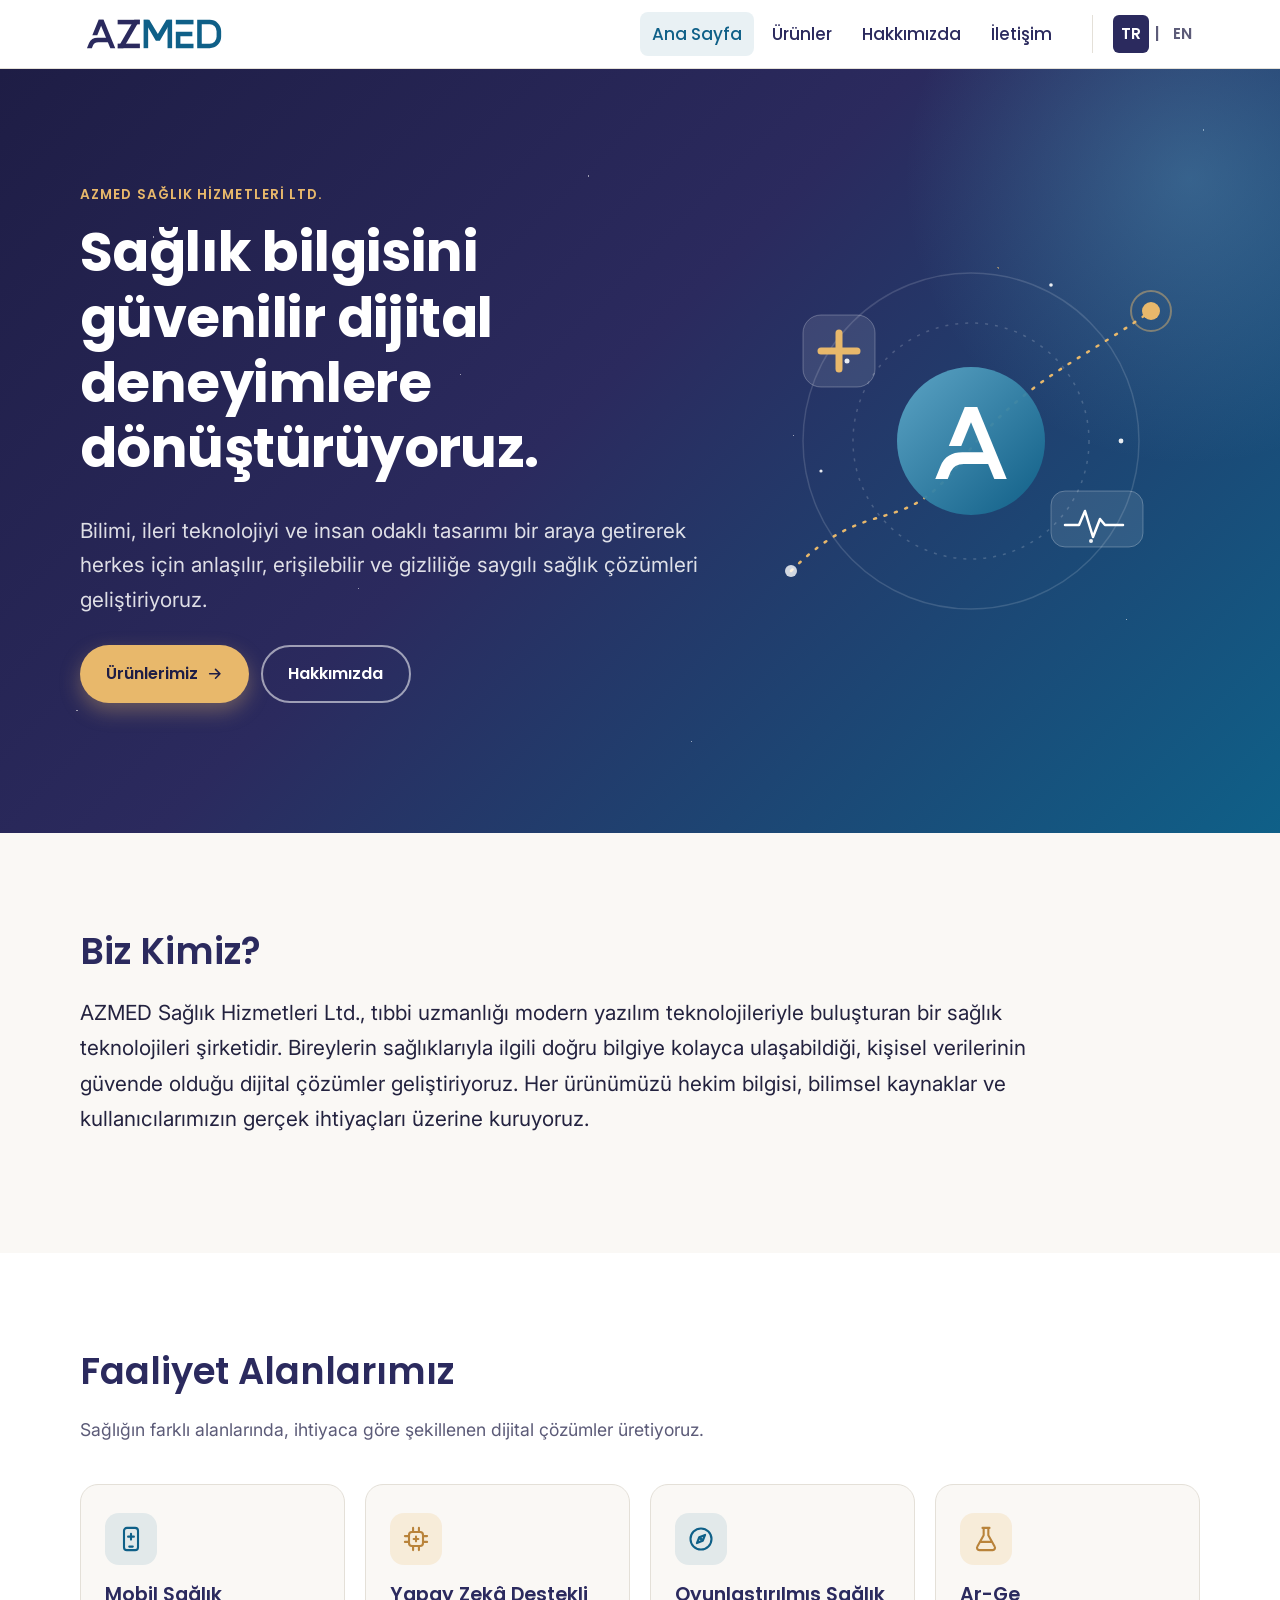
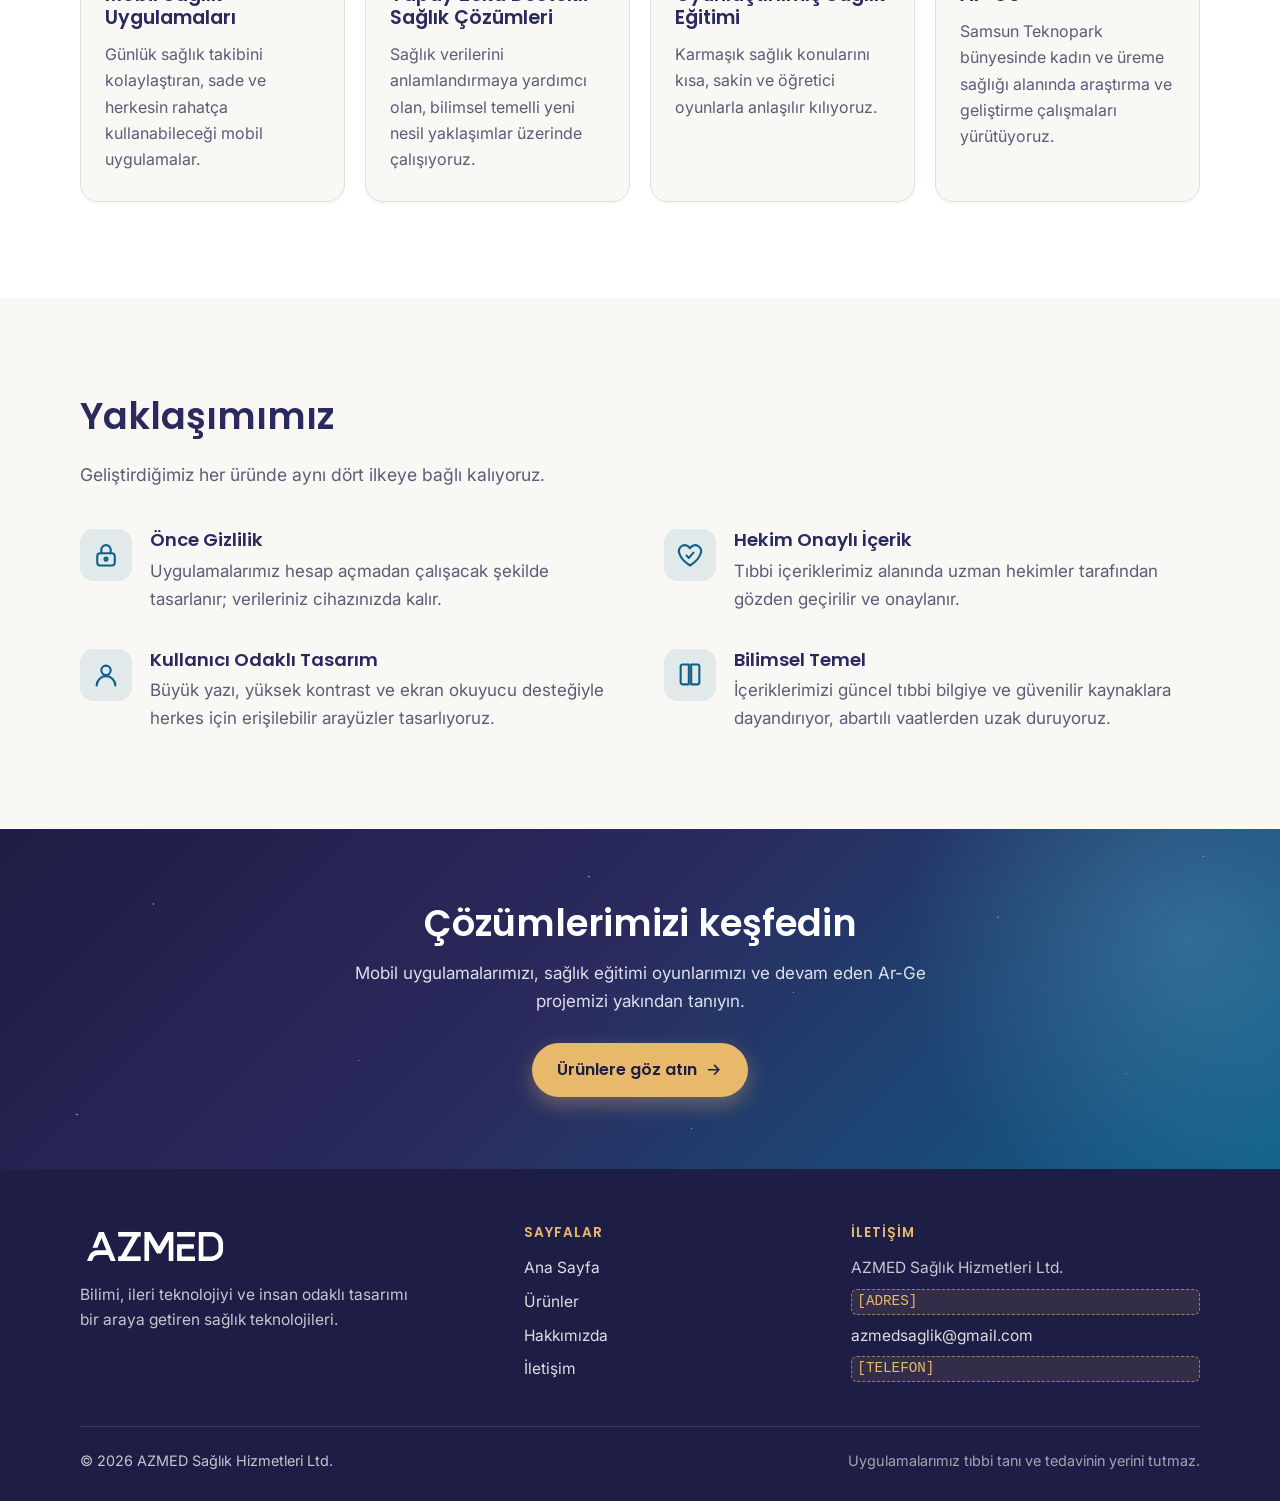
==== index.html @ a42a2049 "Build bilingual showcase site (TR/EN): pages, styles, assets, sitemap Co-Authored-By: Claude Opus 5." ====
<!DOCTYPE html>
<html lang="tr">
<head>
  <meta charset="utf-8">
  <meta name="viewport" content="width=device-width, initial-scale=1">
  <title>AZMED Sağlık Hizmetleri | Sağlık Teknolojileri</title>
  <meta name="description" content="AZMED Sağlık Hizmetleri Ltd.; mobil sağlık uygulamaları, oyunlaştırılmış sağlık eğitimi ve yapay zekâ destekli sağlık çözümleri geliştiren bir sağlık teknolojileri şirketidir.">
  <link rel="canonical" href="https://azmedsaglik.com/">
  <link rel="alternate" hreflang="tr" href="https://azmedsaglik.com/">
  <link rel="alternate" hreflang="en" href="https://azmedsaglik.com/en/">
  <link rel="alternate" hreflang="x-default" href="https://azmedsaglik.com/">
  <meta property="og:type" content="website">
  <meta property="og:site_name" content="AZMED Sağlık Hizmetleri">
  <meta property="og:title" content="AZMED Sağlık Hizmetleri | Sağlık Teknolojileri">
  <meta property="og:description" content="AZMED Sağlık Hizmetleri Ltd.; mobil sağlık uygulamaları, oyunlaştırılmış sağlık eğitimi ve yapay zekâ destekli sağlık çözümleri geliştiren bir sağlık teknolojileri şirketidir.">
  <meta property="og:url" content="https://azmedsaglik.com/">
  <meta property="og:image" content="https://azmedsaglik.com/assets/img/og-image.png">
  <meta property="og:image:width" content="1200">
  <meta property="og:image:height" content="630">
  <meta property="og:locale" content="tr_TR">
  <meta property="og:locale:alternate" content="en_US">
  <meta name="twitter:card" content="summary_large_image">
  <meta name="theme-color" content="#2B2A5E">
  <link rel="icon" href="/assets/img/favicon.svg" type="image/svg+xml">
  <link rel="icon" href="/favicon.ico" sizes="32x32">
  <link rel="apple-touch-icon" href="/assets/img/apple-touch-icon.png">
  <link rel="preconnect" href="https://fonts.googleapis.com">
  <link rel="preconnect" href="https://fonts.gstatic.com" crossorigin>
  <link rel="stylesheet" href="https://fonts.googleapis.com/css2?family=Inter:wght@400;500;600&amp;family=Poppins:wght@500;600;700&amp;display=swap">
  <link rel="stylesheet" href="/assets/css/style.css?v=1">
</head>
<body>
  <a class="skip-link" href="#main">İçeriğe geç</a>
  <header class="site-header">
    <div class="container header-inner">
      <a class="brand" href="/"><img src="/assets/img/brand/azmed-logo-renkli.svg" alt="AZMED Sağlık Hizmetleri — Ana Sayfa" width="148" height="42"></a>
      <button class="nav-toggle" type="button" aria-expanded="false" aria-controls="site-nav" aria-label="Menüyü aç" data-label-open="Menüyü aç" data-label-close="Menüyü kapat">
        <span></span><span></span><span></span>
      </button>
      <nav id="site-nav" class="site-nav" aria-label="Ana menü">
        <ul>
        <li><a href="/" aria-current="page">Ana Sayfa</a></li>
        <li><a href="/urunler.html">Ürünler</a></li>
        <li><a href="/hakkimizda.html">Hakkımızda</a></li>
        <li><a href="/iletisim.html">İletişim</a></li>
        </ul>
        <div class="lang-switch" role="group" aria-label="Dil seçimi">
          <a href="/" lang="tr" hreflang="tr" aria-current="true">TR</a>
          <span aria-hidden="true">|</span>
          <a href="/en/" lang="en" hreflang="en">EN</a>
        </div>
      </nav>
    </div>
  </header>
  <main id="main">
    <section class="night hero">
      <div class="container hero-grid">
        <div>
          <span class="eyebrow">AZMED Sağlık Hizmetleri Ltd.</span>
          <h1>Sağlık bilgisini güvenilir dijital deneyimlere dönüştürüyoruz.</h1>
          <p class="lede">Bilimi, ileri teknolojiyi ve insan odaklı tasarımı bir araya getirerek herkes için anlaşılır, erişilebilir ve gizliliğe saygılı sağlık çözümleri geliştiriyoruz.</p>
          <div class="hero-actions">
            <a class="btn btn-gold" href="/urunler.html">Ürünlerimiz <svg viewBox="0 0 24 24" fill="none" stroke="currentColor" stroke-width="2.2" stroke-linecap="round" stroke-linejoin="round" aria-hidden="true"><path d="M5 12h14M13 6l6 6-6 6"/></svg></a>
            <a class="btn btn-outline" href="/hakkimizda.html">Hakkımızda</a>
          </div>
        </div>
        <div class="hero-art">
          <svg viewBox="0 0 440 400" aria-hidden="true" focusable="false">
  <defs>
    <linearGradient id="hg" x1="0" y1="0" x2="1" y2="1"><stop offset="0" stop-color="#5FA9C9"/><stop offset="1" stop-color="#0F6088"/></linearGradient>
  </defs>
  <circle cx="220" cy="200" r="168" fill="none" stroke="rgba(255,255,255,.14)" stroke-width="1.5"/>
  <circle cx="220" cy="200" r="118" fill="none" stroke="rgba(255,255,255,.18)" stroke-width="1.5" stroke-dasharray="3 7"/>
  <path d="M40 330 C 120 250, 150 300, 210 220 S 330 120, 400 70" fill="none" stroke="#E8B86B" stroke-width="2.5" stroke-dasharray="2 9" stroke-linecap="round"/>
  <circle cx="400" cy="70" r="9" fill="#E8B86B"/>
  <circle cx="400" cy="70" r="20" fill="none" stroke="rgba(232,184,107,.45)" stroke-width="2"/>
  <circle cx="40" cy="330" r="6" fill="#fff" opacity=".8"/>
  <circle cx="220" cy="200" r="74" fill="url(#hg)" opacity=".95"/>
  <g transform="translate(184 166) scale(.72)" fill="#fff">
    <polygon points="41.35,0 58.65,0 99.65,100 82.35,100"/>
    <polygon points="41.35,0 58.65,0 36.51,54 19.21,54"/>
    <path d="M78,63 H38 Q15.52,63 7.73,82 L0.35,100 H17.65 L21.75,90 Q26.26,79 40,79 H80 Z"/>
  </g>
  <g fill="#fff" opacity=".9"><circle cx="96" cy="120" r="2.5"/><circle cx="340" cy="300" r="2"/><circle cx="300" cy="44" r="1.8"/><circle cx="70" cy="230" r="1.6"/><circle cx="370" cy="200" r="2.4"/></g>
  <rect x="300" y="250" width="92" height="56" rx="14" fill="rgba(255,255,255,.1)" stroke="rgba(255,255,255,.25)"/>
  <path d="M314 284 h14 l6 -14 l8 26 l7 -18 l5 6 h18" fill="none" stroke="#fff" stroke-width="2.5" stroke-linecap="round" stroke-linejoin="round"/>
  <rect x="52" y="74" width="72" height="72" rx="18" fill="rgba(255,255,255,.1)" stroke="rgba(255,255,255,.25)"/>
  <path d="M88 92 v36 M70 110 h36" stroke="#E8B86B" stroke-width="7" stroke-linecap="round"/>
</svg>
        </div>
      </div>
    </section>

    <section class="section" aria-labelledby="who">
      <div class="container">
        <h2 id="who">Biz Kimiz?</h2>
        <p class="intro-text">AZMED Sağlık Hizmetleri Ltd., tıbbi uzmanlığı modern yazılım teknolojileriyle buluşturan bir sağlık teknolojileri şirketidir. Bireylerin sağlıklarıyla ilgili doğru bilgiye kolayca ulaşabildiği, kişisel verilerinin güvende olduğu dijital çözümler geliştiriyoruz. Her ürünümüzü hekim bilgisi, bilimsel kaynaklar ve kullanıcılarımızın gerçek ihtiyaçları üzerine kuruyoruz.</p>
      </div>
    </section>

    <section class="section section-alt" aria-labelledby="areas">
      <div class="container">
        <div class="section-head">
          <h2 id="areas">Faaliyet Alanlarımız</h2>
          <p>Sağlığın farklı alanlarında, ihtiyaca göre şekillenen dijital çözümler üretiyoruz.</p>
        </div>
      <div class="card-grid cols-4">
        <article class="card">
          <span class="icon-badge"><svg viewBox="0 0 24 24" fill="none" stroke="currentColor" stroke-width="1.8" stroke-linecap="round" stroke-linejoin="round" aria-hidden="true"><rect x="6" y="2.5" width="12" height="19" rx="2.5"/><path d="M10.5 18.5h3"/><path d="M12 7.5v5M9.5 10h5"/></svg></span>
          <h3>Mobil Sağlık Uygulamaları</h3>
          <p>Günlük sağlık takibini kolaylaştıran, sade ve herkesin rahatça kullanabileceği mobil uygulamalar.</p>
        </article>
        <article class="card">
          <span class="icon-badge gold"><svg viewBox="0 0 24 24" fill="none" stroke="currentColor" stroke-width="1.8" stroke-linecap="round" stroke-linejoin="round" aria-hidden="true"><rect x="6" y="6" width="12" height="12" rx="2.5"/><path d="M9.5 2.5v3.5M14.5 2.5v3.5M9.5 18v3.5M14.5 18v3.5M2.5 9.5H6M2.5 14.5H6M18 9.5h3.5M18 14.5h3.5"/><path d="M10 12h4M12 10v4"/></svg></span>
          <h3>Yapay Zekâ Destekli Sağlık Çözümleri</h3>
          <p>Sağlık verilerini anlamlandırmaya yardımcı olan, bilimsel temelli yeni nesil yaklaşımlar üzerinde çalışıyoruz.</p>
        </article>
        <article class="card">
          <span class="icon-badge"><svg viewBox="0 0 24 24" fill="none" stroke="currentColor" stroke-width="1.8" stroke-linecap="round" stroke-linejoin="round" aria-hidden="true"><circle cx="12" cy="12" r="9"/><path d="M15.5 8.5l-2 5-5 2 2-5z"/><circle cx="12" cy="12" r=".6" fill="currentColor"/></svg></span>
          <h3>Oyunlaştırılmış Sağlık Eğitimi</h3>
          <p>Karmaşık sağlık konularını kısa, sakin ve öğretici oyunlarla anlaşılır kılıyoruz.</p>
        </article>
        <article class="card">
          <span class="icon-badge gold"><svg viewBox="0 0 24 24" fill="none" stroke="currentColor" stroke-width="1.8" stroke-linecap="round" stroke-linejoin="round" aria-hidden="true"><path d="M9 2.5h6M10 2.5v6.2L4.6 18.4A2 2 0 0 0 6.3 21.5h11.4a2 2 0 0 0 1.7-3.1L14 8.7V2.5"/><path d="M7.5 14.5h9"/></svg></span>
          <h3>Ar-Ge</h3>
          <p>Samsun Teknopark bünyesinde kadın ve üreme sağlığı alanında araştırma ve geliştirme çalışmaları yürütüyoruz.</p>
        </article>
      </div>
      </div>
    </section>

    <section class="section" aria-labelledby="approach">
      <div class="container">
        <div class="section-head">
          <h2 id="approach">Yaklaşımımız</h2>
          <p>Geliştirdiğimiz her üründe aynı dört ilkeye bağlı kalıyoruz.</p>
        </div>
        <ul class="principles">
        <li class="principle">
          <span class="icon-badge"><svg viewBox="0 0 24 24" fill="none" stroke="currentColor" stroke-width="1.8" stroke-linecap="round" stroke-linejoin="round" aria-hidden="true"><rect x="4.5" y="10.5" width="15" height="10.5" rx="2.5"/><path d="M8 10.5V7.5a4 4 0 0 1 8 0v3"/><circle cx="12" cy="15.5" r="1.3"/></svg></span>
          <div><h3>Önce Gizlilik</h3><p>Uygulamalarımız hesap açmadan çalışacak şekilde tasarlanır; verileriniz cihazınızda kalır.</p></div>
        </li>
        <li class="principle">
          <span class="icon-badge"><svg viewBox="0 0 24 24" fill="none" stroke="currentColor" stroke-width="1.8" stroke-linecap="round" stroke-linejoin="round" aria-hidden="true"><path d="M12 21s-7.5-4.6-9-10A4.8 4.8 0 0 1 12 6.3 4.8 4.8 0 0 1 21 11c-1.5 5.4-9 10-9 10z"/><path d="M9 12.5l2 2 4-4.5"/></svg></span>
          <div><h3>Hekim Onaylı İçerik</h3><p>Tıbbi içeriklerimiz alanında uzman hekimler tarafından gözden geçirilir ve onaylanır.</p></div>
        </li>
        <li class="principle">
          <span class="icon-badge"><svg viewBox="0 0 24 24" fill="none" stroke="currentColor" stroke-width="1.8" stroke-linecap="round" stroke-linejoin="round" aria-hidden="true"><circle cx="12" cy="8" r="4"/><path d="M4 21a8 8 0 0 1 16 0"/></svg></span>
          <div><h3>Kullanıcı Odaklı Tasarım</h3><p>Büyük yazı, yüksek kontrast ve ekran okuyucu desteğiyle herkes için erişilebilir arayüzler tasarlıyoruz.</p></div>
        </li>
        <li class="principle">
          <span class="icon-badge"><svg viewBox="0 0 24 24" fill="none" stroke="currentColor" stroke-width="1.8" stroke-linecap="round" stroke-linejoin="round" aria-hidden="true"><path d="M4 4.5A1.5 1.5 0 0 1 5.5 3H11v17H5.5A1.5 1.5 0 0 1 4 18.5z"/><path d="M20 4.5A1.5 1.5 0 0 0 18.5 3H13v17h5.5a1.5 1.5 0 0 0 1.5-1.5z"/></svg></span>
          <div><h3>Bilimsel Temel</h3><p>İçeriklerimizi güncel tıbbi bilgiye ve güvenilir kaynaklara dayandırıyor, abartılı vaatlerden uzak duruyoruz.</p></div>
        </li>
        </ul>
      </div>
    </section>

    <section class="night cta-band" aria-labelledby="cta">
      <div class="container">
        <h2 id="cta">Çözümlerimizi keşfedin</h2>
        <p>Mobil uygulamalarımızı, sağlık eğitimi oyunlarımızı ve devam eden Ar-Ge projemizi yakından tanıyın.</p>
        <a class="btn btn-gold" href="/urunler.html">Ürünlere göz atın <svg viewBox="0 0 24 24" fill="none" stroke="currentColor" stroke-width="2.2" stroke-linecap="round" stroke-linejoin="round" aria-hidden="true"><path d="M5 12h14M13 6l6 6-6 6"/></svg></a>
      </div>
    </section>
  </main>
  <footer class="site-footer">
    <div class="container">
      <div class="footer-grid">
        <div class="footer-brand">
          <a href="/"><img src="/assets/img/brand/azmed-logo-beyaz.svg" alt="AZMED Sağlık Hizmetleri — Ana Sayfa" width="150" height="43" loading="lazy"></a>
          <p>Bilimi, ileri teknolojiyi ve insan odaklı tasarımı bir araya getiren sağlık teknolojileri.</p>
        </div>
        <nav aria-label="Sayfalar">
          <h2>Sayfalar</h2>
          <ul class="footer-links">
            <li><a href="/">Ana Sayfa</a></li>
            <li><a href="/urunler.html">Ürünler</a></li>
            <li><a href="/hakkimizda.html">Hakkımızda</a></li>
            <li><a href="/iletisim.html">İletişim</a></li>
          </ul>
        </nav>
        <div>
          <h2>İletişim</h2>
          <address class="footer-contact">
            <span>AZMED Sağlık Hizmetleri Ltd.</span>
            <span class="placeholder">[ADRES]</span>
            <a href="mailto:azmedsaglik@gmail.com">azmedsaglik@gmail.com</a>
            <span class="placeholder">[TELEFON]</span>
          </address>
        </div>
      </div>
      <div class="footer-bottom">
        <p>© 2026 AZMED Sağlık Hizmetleri Ltd.</p>
        <p class="disclaimer">Uygulamalarımız tıbbi tanı ve tedavinin yerini tutmaz.</p>
      </div>
    </div>
  </footer>
  <script src="/assets/js/main.js?v=1" defer></script>
</body>
</html>
---- assets/css/style.css ----
/* AZMED Sağlık — site stylesheet (Direction B: "Gece Mavisi") */

:root {
  --navy: #2B2A5E;
  --navy-deep: #1E1D45;
  --teal: #0F6088;
  --teal-light: #5FA9C9;
  --gold: #E8B86B;
  --gold-deep: #B9833A;
  --cream: #FAF8F5;
  --sand: #F2EEE7;
  --white: #FFFFFF;
  --ink: #23223F;
  --muted: #5C5B78;
  --line: #E4E0D8;

  --grad-night: linear-gradient(135deg, var(--navy-deep) 0%, var(--navy) 45%, var(--teal) 100%);

  --font-head: "Poppins", system-ui, -apple-system, "Segoe UI", sans-serif;
  --font-body: "Inter", system-ui, -apple-system, "Segoe UI", sans-serif;

  --radius: 18px;
  --radius-sm: 10px;
  --shadow: 0 10px 30px rgba(30, 29, 69, .10);
  --shadow-lg: 0 24px 60px rgba(30, 29, 69, .22);
  --container: 1160px;
  --gutter: 20px;
}

*, *::before, *::after { box-sizing: border-box; }

html { -webkit-text-size-adjust: 100%; scroll-behavior: smooth; }
@media (prefers-reduced-motion: reduce) { html { scroll-behavior: auto; } *, *::before, *::after { animation: none !important; transition: none !important; } }

body {
  margin: 0;
  font-family: var(--font-body);
  font-size: 1.0625rem;
  line-height: 1.65;
  color: var(--ink);
  background: var(--cream);
  overflow-x: hidden;
}

img, svg { max-width: 100%; height: auto; display: block; }

h1, h2, h3, h4 { font-family: var(--font-head); color: var(--navy); line-height: 1.2; margin: 0 0 .6em; font-weight: 600; }
h1 { font-size: clamp(2rem, 5.2vw, 3.4rem); font-weight: 700; letter-spacing: -.01em; }
h2 { font-size: clamp(1.6rem, 3.4vw, 2.3rem); }
h3 { font-size: clamp(1.25rem, 2.2vw, 1.5rem); }
p { margin: 0 0 1em; }
ul { margin: 0; padding: 0; }

a { color: var(--teal); text-underline-offset: 3px; }
a:hover { color: var(--navy); }
:focus-visible { outline: 3px solid var(--gold); outline-offset: 3px; border-radius: 4px; }

.container { width: 100%; max-width: var(--container); margin: 0 auto; padding: 0 var(--gutter); }

.skip-link { position: absolute; left: 12px; top: -60px; z-index: 100; background: var(--navy); color: var(--white); padding: 10px 16px; border-radius: var(--radius-sm); text-decoration: none; }
.skip-link:focus { top: 12px; color: var(--white); }

.visually-hidden { position: absolute !important; width: 1px; height: 1px; padding: 0; margin: -1px; overflow: hidden; clip: rect(0 0 0 0); white-space: nowrap; border: 0; }

/* ---------- Buttons ---------- */
.btn {
  display: inline-flex; align-items: center; gap: .5em;
  font-family: var(--font-head); font-weight: 600; font-size: 1rem;
  padding: .85em 1.6em; border-radius: 999px; text-decoration: none;
  transition: transform .15s ease, box-shadow .15s ease, background-color .15s ease;
}
.btn:hover { transform: translateY(-2px); }
.btn-gold { background: var(--gold); color: var(--navy-deep); box-shadow: 0 8px 20px rgba(232, 184, 107, .35); }
.btn-gold:hover { background: #F0C682; color: var(--navy-deep); }
.btn-outline { border: 2px solid rgba(255, 255, 255, .55); color: var(--white); }
.btn-outline:hover { border-color: var(--white); color: var(--white); background: rgba(255, 255, 255, .08); }
.btn svg { width: 1.1em; height: 1.1em; }

/* ---------- Header ---------- */
.site-header { position: sticky; top: 0; z-index: 50; background: rgba(255, 255, 255, .96); backdrop-filter: saturate(1.4) blur(8px); border-bottom: 1px solid var(--line); }
.header-inner { display: flex; align-items: center; justify-content: space-between; min-height: 68px; gap: 16px; }
.brand { display: inline-flex; flex-shrink: 0; }
.brand img { width: 132px; height: auto; }

.nav-toggle { display: inline-flex; flex-direction: column; justify-content: center; gap: 5px; width: 44px; height: 44px; padding: 10px; border: 0; border-radius: var(--radius-sm); background: transparent; cursor: pointer; }
.nav-toggle span { display: block; height: 2px; background: var(--navy); border-radius: 2px; transition: transform .2s ease, opacity .2s ease; }
.nav-toggle[aria-expanded="true"] span:nth-child(1) { transform: translateY(7px) rotate(45deg); }
.nav-toggle[aria-expanded="true"] span:nth-child(2) { opacity: 0; }
.nav-toggle[aria-expanded="true"] span:nth-child(3) { transform: translateY(-7px) rotate(-45deg); }

.site-nav { display: none; position: absolute; left: 0; right: 0; top: 100%; background: var(--white); border-bottom: 1px solid var(--line); box-shadow: var(--shadow); padding: 8px var(--gutter) 20px; }
.site-nav.is-open { display: block; }
.site-nav ul { list-style: none; }
.site-nav li a { display: block; padding: 12px 4px; font-family: var(--font-head); font-weight: 500; color: var(--navy); text-decoration: none; border-bottom: 1px solid var(--line); }
.site-nav li a[aria-current="page"] { color: var(--teal); }
.lang-switch { display: flex; align-items: center; gap: 6px; margin-top: 14px; font-family: var(--font-head); font-weight: 600; font-size: .95rem; color: var(--muted); }
.lang-switch a { display: inline-block; padding: 6px 8px; color: var(--muted); text-decoration: none; border-radius: 6px; }
.lang-switch a:hover { color: var(--navy); }
.lang-switch a[aria-current="true"] { color: var(--white); background: var(--navy); }

@media (min-width: 900px) {
  .nav-toggle { display: none; }
  .site-nav { display: flex !important; align-items: center; gap: 28px; position: static; padding: 0; background: none; border: 0; box-shadow: none; }
  .site-nav ul { display: flex; gap: 6px; }
  .site-nav li a { border: 0; padding: 8px 12px; border-radius: 8px; }
  .site-nav li a:hover { background: var(--sand); }
  .site-nav li a[aria-current="page"] { background: rgba(15, 96, 136, .09); }
  .lang-switch { margin-top: 0; padding-left: 20px; border-left: 1px solid var(--line); }
  .brand img { width: 148px; }
}

/* ---------- Night sections (hero, CTA, featured) ---------- */
.night { position: relative; color: rgba(255, 255, 255, .88); background: var(--grad-night); overflow: hidden; isolation: isolate; }
.night h1, .night h2, .night h3 { color: var(--white); }
.night a:not(.btn) { color: var(--gold); }
.night::before {
  /* soft star field */
  content: ""; position: absolute; inset: 0; z-index: -1; opacity: .55;
  background-image:
    radial-gradient(1.5px 1.5px at 12% 22%, #fff 50%, transparent 51%),
    radial-gradient(1px 1px at 28% 68%, #fff 50%, transparent 51%),
    radial-gradient(1.5px 1.5px at 46% 14%, #fff 50%, transparent 51%),
    radial-gradient(1px 1px at 62% 48%, #fff 50%, transparent 51%),
    radial-gradient(2px 2px at 78% 26%, var(--gold) 50%, transparent 51%),
    radial-gradient(1px 1px at 88% 72%, #fff 50%, transparent 51%),
    radial-gradient(1.5px 1.5px at 6% 84%, #fff 50%, transparent 51%),
    radial-gradient(1px 1px at 54% 88%, #fff 50%, transparent 51%),
    radial-gradient(1px 1px at 36% 40%, #fff 50%, transparent 51%),
    radial-gradient(1.5px 1.5px at 94% 8%, #fff 50%, transparent 51%);
}
.night::after {
  content: ""; position: absolute; z-index: -1; width: 620px; height: 620px; right: -220px; top: -200px; border-radius: 50%;
  background: radial-gradient(circle, rgba(95, 169, 201, .35), transparent 65%);
}

.eyebrow { display: inline-block; font-family: var(--font-head); font-weight: 600; font-size: .85rem; letter-spacing: .08em; text-transform: uppercase; color: var(--teal); margin-bottom: 14px; }
.night .eyebrow { color: var(--gold); }

/* Home hero */
.hero { padding: 72px 0 88px; }
.hero-grid { display: grid; gap: 40px; align-items: center; }
.hero .lede { font-size: clamp(1.1rem, 2vw, 1.3rem); max-width: 34em; color: rgba(255, 255, 255, .85); }
.hero-actions { display: flex; flex-wrap: wrap; gap: 12px; margin-top: 28px; }
.hero-art { position: relative; max-width: 440px; justify-self: center; width: 100%; }
.hero-art svg { width: 100%; }
@media (min-width: 900px) {
  .hero { padding: 110px 0 130px; }
  .hero-grid { grid-template-columns: 1.15fr .85fr; }
}

/* Inner page hero */
.page-hero { padding: 64px 0 72px; }
.page-hero .lede { font-size: 1.15rem; max-width: 40em; color: rgba(255, 255, 255, .85); margin: 0; }
@media (min-width: 900px) { .page-hero { padding: 88px 0 96px; } }

/* ---------- Sections ---------- */
.section { padding: 72px 0; }
.section-alt { background: var(--white); }
.section-head { max-width: 46em; margin-bottom: 40px; }
.section-head p { color: var(--muted); font-size: 1.1rem; }
@media (min-width: 900px) { .section { padding: 96px 0; } }

.intro-text { font-size: clamp(1.1rem, 2vw, 1.3rem); line-height: 1.7; color: var(--ink); max-width: 46em; }

/* Cards */
.card-grid { display: grid; gap: 20px; }
@media (min-width: 640px) { .card-grid { grid-template-columns: repeat(2, 1fr); } }
@media (min-width: 1024px) { .card-grid.cols-4 { grid-template-columns: repeat(4, 1fr); } .card-grid.cols-3 { grid-template-columns: repeat(3, 1fr); } }

.card { background: var(--white); border: 1px solid var(--line); border-radius: var(--radius); padding: 28px 24px; box-shadow: 0 2px 0 rgba(30, 29, 69, .03); transition: transform .2s ease, box-shadow .2s ease; }
.card:hover { transform: translateY(-4px); box-shadow: var(--shadow); }
.card h3 { font-size: 1.2rem; }
.card p { color: var(--muted); margin: 0; font-size: 1rem; }
.section-alt .card { background: var(--cream); }

.icon-badge { display: inline-flex; align-items: center; justify-content: center; width: 52px; height: 52px; border-radius: 14px; margin-bottom: 18px; background: rgba(15, 96, 136, .10); color: var(--teal); }
.icon-badge svg { width: 28px; height: 28px; }
.icon-badge.gold { background: rgba(232, 184, 107, .2); color: var(--gold-deep); }

/* Principles list */
.principles { display: grid; gap: 28px; list-style: none; }
.principle { display: flex; gap: 18px; align-items: flex-start; }
.principle .icon-badge { flex-shrink: 0; margin: 0; }
.principle h3 { font-size: 1.15rem; margin-bottom: .3em; }
.principle p { margin: 0; color: var(--muted); }
@media (min-width: 760px) { .principles { grid-template-columns: repeat(2, 1fr); gap: 36px 48px; } }

/* CTA band */
.cta-band { padding: 72px 0; text-align: center; }
.cta-band h2 { margin-bottom: .4em; }
.cta-band p { max-width: 36em; margin: 0 auto 28px; color: rgba(255, 255, 255, .85); }

/* ---------- Products ---------- */
.featured { padding: 72px 0; }
.featured-inner { display: grid; gap: 40px; }
.featured .slogan { font-size: clamp(1.1rem, 2vw, 1.3rem); color: var(--gold); font-family: var(--font-head); font-weight: 500; }
.featured .body p { color: rgba(255, 255, 255, .85); }
.featured .body .question { font-family: var(--font-head); font-weight: 600; font-size: 1.15rem; color: var(--white); }
.coming { display: grid; gap: 16px; list-style: none; margin: 8px 0 0; }
.coming li { background: rgba(255, 255, 255, .07); border: 1px solid rgba(255, 255, 255, .14); border-radius: var(--radius); padding: 20px 22px; }
.coming strong { display: block; font-family: var(--font-head); font-weight: 600; color: var(--white); margin-bottom: 4px; }
.coming span { font-size: .98rem; }
.status-box { margin-top: 32px; padding: 22px 24px; border-radius: var(--radius); background: rgba(232, 184, 107, .12); border: 1px solid rgba(232, 184, 107, .4); }
.status-box .status-label { display: flex; align-items: center; gap: 10px; font-family: var(--font-head); font-weight: 600; color: var(--gold); margin-bottom: 6px; }
.status-box .status-label::before { content: ""; width: 10px; height: 10px; border-radius: 50%; background: var(--gold); box-shadow: 0 0 0 0 rgba(232, 184, 107, .7); animation: pulse 2s infinite; }
.status-box p { margin: 0; color: rgba(255, 255, 255, .85); }
@keyframes pulse { 0% { box-shadow: 0 0 0 0 rgba(232, 184, 107, .6); } 70% { box-shadow: 0 0 0 10px rgba(232, 184, 107, 0); } 100% { box-shadow: 0 0 0 0 rgba(232, 184, 107, 0); } }
@media (min-width: 960px) { .featured { padding: 104px 0; } .featured-inner { grid-template-columns: 1.1fr .9fr; gap: 64px; align-items: start; } .featured-side { position: sticky; top: 100px; } }

.group-title { display: flex; align-items: center; gap: 14px; margin-bottom: 8px; }
.group-title::after { content: ""; flex: 1; height: 1px; background: var(--line); }
.group-lede { color: var(--muted); max-width: 40em; margin-bottom: 48px; }

.product { display: grid; gap: 36px; align-items: center; padding: 40px 0; }
.product + .product { border-top: 1px solid var(--line); }
.product-text .slogan { font-family: var(--font-head); font-weight: 500; color: var(--teal); font-size: 1.1rem; margin-bottom: 14px; }
.product-text h3 { font-size: clamp(1.6rem, 3vw, 2rem); margin-bottom: .2em; }
.product-text .en-name { font-size: .95rem; color: var(--muted); margin-bottom: 4px; }
.features { list-style: none; display: grid; gap: 12px; margin: 22px 0 0; }
.features li { position: relative; padding-left: 34px; }
.features li::before {
  content: ""; position: absolute; left: 0; top: .2em; width: 22px; height: 22px; border-radius: 50%;
  background: rgba(15, 96, 136, .12) url("data:image/svg+xml,%3Csvg xmlns='http://www.w3.org/2000/svg' viewBox='0 0 24 24' fill='none' stroke='%230F6088' stroke-width='3' stroke-linecap='round' stroke-linejoin='round'%3E%3Cpath d='M6 12.5l4 4 8-9'/%3E%3C/svg%3E") center / 14px no-repeat;
}
.product-note { margin-top: 22px; font-size: .92rem; color: var(--muted); padding: 12px 16px; border-left: 3px solid var(--gold); background: var(--white); border-radius: 0 var(--radius-sm) var(--radius-sm) 0; }
.section-alt .product-note { background: var(--cream); }

.product-media { position: relative; display: flex; justify-content: center; gap: 16px; padding: 28px 16px; border-radius: 24px; background: var(--grad-night); overflow: hidden; }
.phone { width: 46%; max-width: 220px; border-radius: 26px; overflow: hidden; border: 5px solid #0E0D24; box-shadow: var(--shadow-lg); background: #0E0D24; }
.phone img { width: 100%; }
.phone:nth-child(2) { transform: translateY(24px); }
.app-icon { position: absolute; left: 16px; top: 16px; width: 64px; height: 64px; border-radius: 16px; box-shadow: var(--shadow-lg); }
.media-key { flex-direction: column; align-items: center; padding: 0; }
.media-key .key { width: 100%; }
.media-key .phone { position: absolute; right: 6%; bottom: 8%; width: 28%; max-width: 150px; border-width: 4px; border-radius: 18px; transform: none; }
.media-illustration { padding: 36px 24px; }
.media-illustration svg { width: 100%; max-width: 360px; }

@media (min-width: 900px) {
  .product { grid-template-columns: 1fr 1fr; gap: 64px; padding: 56px 0; }
  .product.reverse .product-media { order: 2; }
}

/* ---------- About ---------- */
.split { display: grid; gap: 32px; }
@media (min-width: 900px) { .split { grid-template-columns: 1fr 1fr; gap: 64px; align-items: start; } }
.mv-card { background: var(--white); border-radius: var(--radius); padding: 32px 28px; border: 1px solid var(--line); }
.mv-card.night { border: 0; }
.mv-card p { margin: 0; }
.highlight { border-radius: 24px; padding: 40px 28px; }
.highlight p { margin: 0; color: rgba(255, 255, 255, .88); max-width: 48em; }
@media (min-width: 900px) { .highlight { padding: 56px; } }

/* ---------- Contact ---------- */
.contact-card { background: var(--white); border: 1px solid var(--line); border-radius: var(--radius); padding: 32px 28px; box-shadow: var(--shadow); max-width: 720px; }
.contact-list { display: grid; gap: 22px; margin: 0; }
.contact-list div { display: flex; gap: 16px; align-items: flex-start; }
.contact-list .icon-badge { margin: 0; flex-shrink: 0; width: 46px; height: 46px; }
.contact-list dt { font-family: var(--font-head); font-weight: 600; color: var(--navy); }
.contact-list dd { margin: 0; color: var(--ink); overflow-wrap: anywhere; }
.placeholder { display: inline-block; padding: 0 .4em; border: 1.5px dashed var(--gold-deep); border-radius: 6px; background: rgba(232, 184, 107, .15); color: #7A5421; font-family: ui-monospace, Menlo, monospace; font-size: .92em; }

/* ---------- Footer ---------- */
.site-footer { background: var(--navy-deep); color: rgba(255, 255, 255, .75); padding: 56px 0 28px; font-size: .97rem; }
.site-footer a { color: rgba(255, 255, 255, .85); text-decoration: none; }
.site-footer a:hover { color: var(--gold); text-decoration: underline; }
.footer-grid { display: grid; gap: 36px; }
.footer-brand img { width: 150px; margin-bottom: 14px; }
.footer-brand p { max-width: 22em; margin: 0; }
.site-footer h2 { font-size: .85rem; letter-spacing: .08em; text-transform: uppercase; color: var(--gold); margin-bottom: 14px; }
.footer-links { list-style: none; display: grid; gap: 8px; }
.footer-contact { font-style: normal; display: grid; gap: 8px; }
.site-footer .placeholder { color: var(--gold); background: rgba(232, 184, 107, .1); border-color: rgba(232, 184, 107, .6); }
.footer-bottom { margin-top: 44px; padding-top: 22px; border-top: 1px solid rgba(255, 255, 255, .12); display: grid; gap: 8px; font-size: .9rem; }
.footer-bottom p { margin: 0; }
.disclaimer { color: rgba(255, 255, 255, .6); }
@media (min-width: 760px) {
  .footer-grid { grid-template-columns: 1.4fr 1fr 1.2fr; }
  .footer-bottom { grid-template-columns: 1fr auto; }
}

/* ---------- 404 ---------- */
.notfound { min-height: 70vh; display: flex; align-items: center; padding: 80px 0; }
.notfound .code { font-family: var(--font-head); font-size: clamp(4rem, 14vw, 8rem); font-weight: 700; color: var(--gold); line-height: 1; margin-bottom: 12px; }
.notfound-grid { display: grid; gap: 40px; }
.notfound-grid p { color: rgba(255, 255, 255, .85); }
@media (min-width: 760px) { .notfound-grid { grid-template-columns: 1fr 1fr; } }
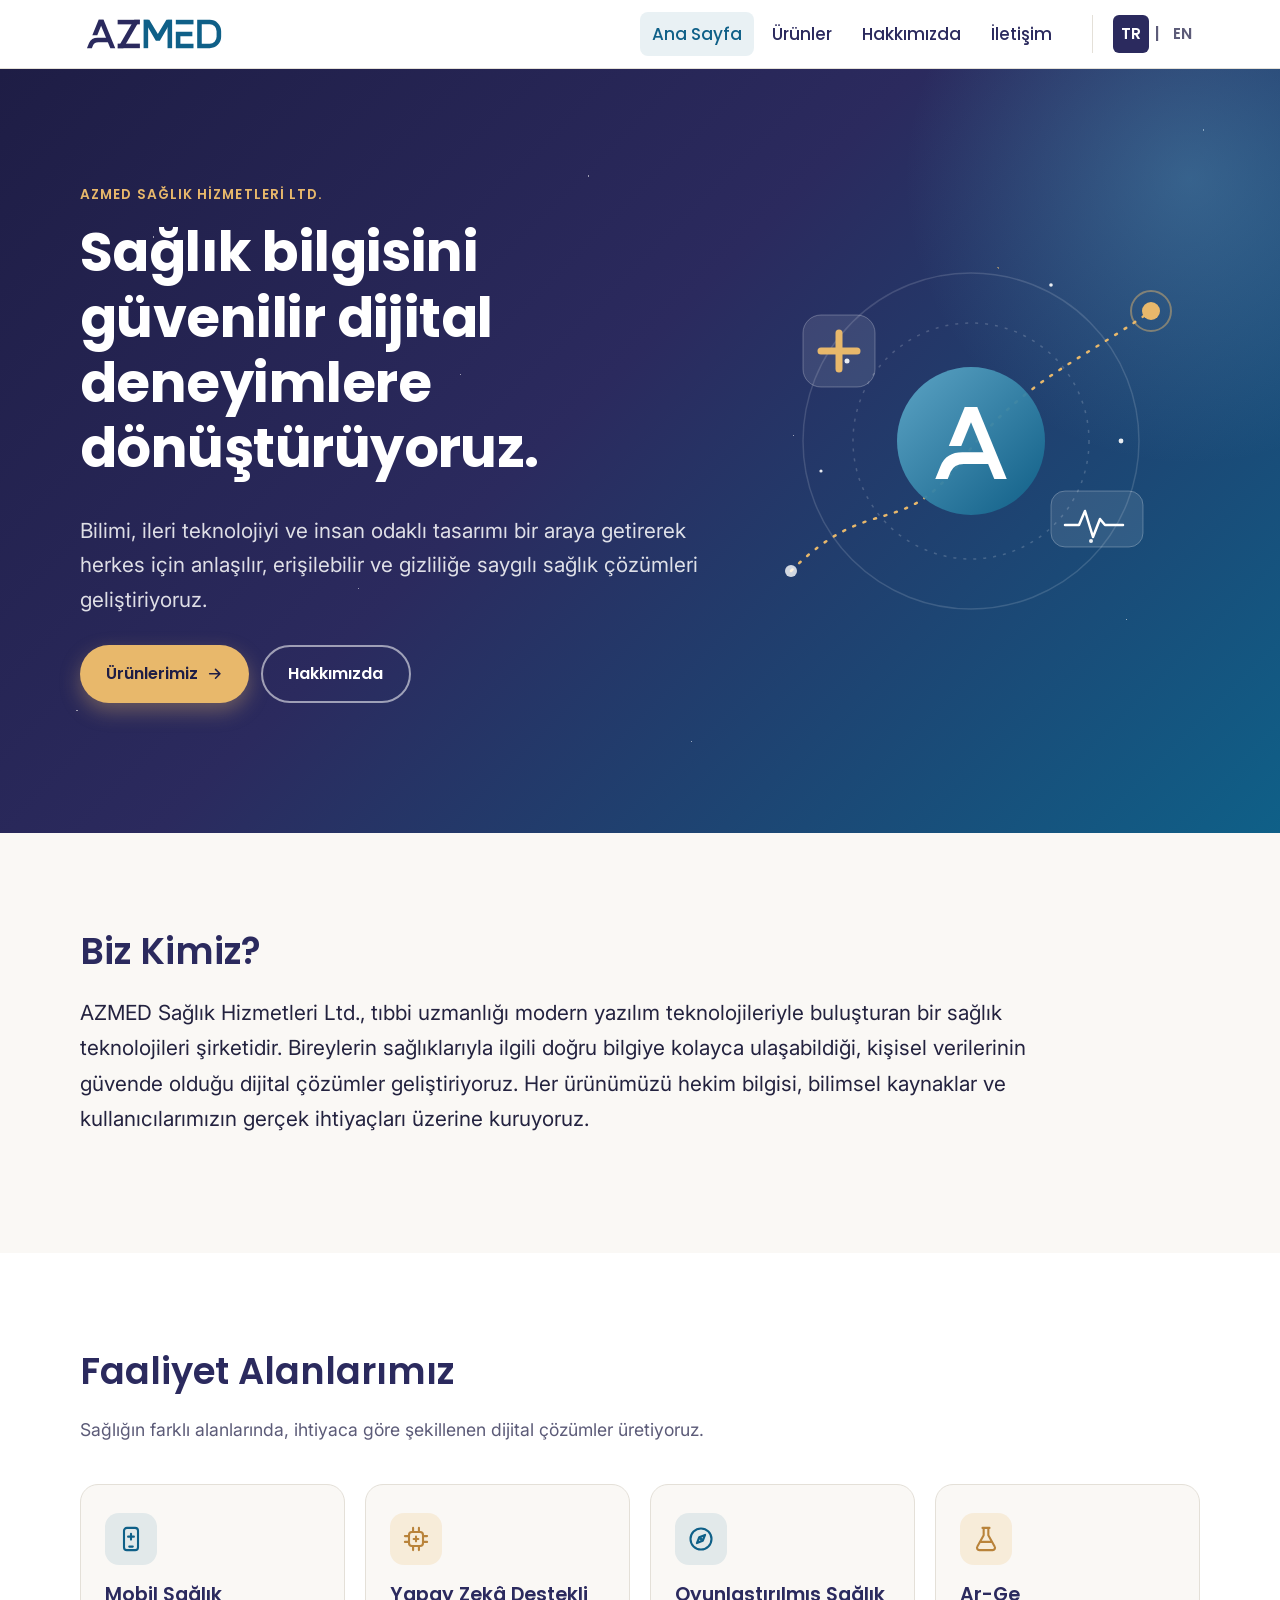
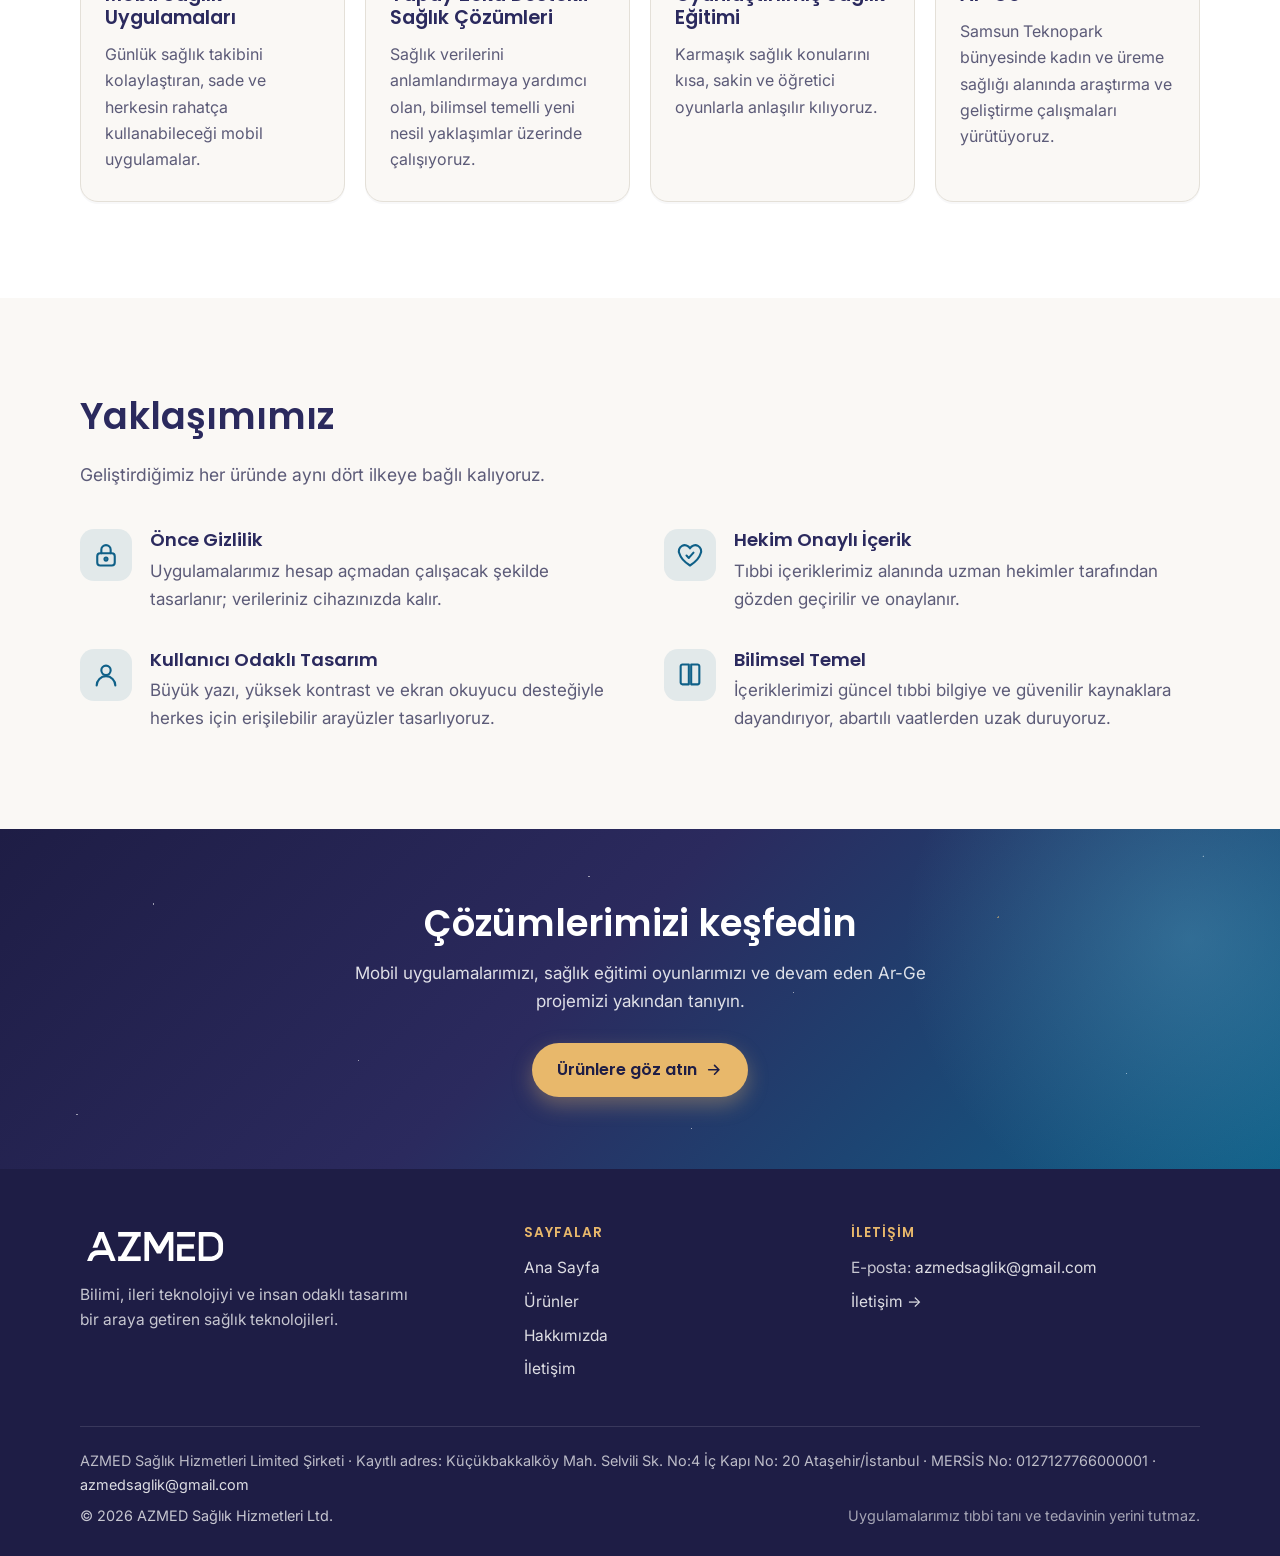
==== commit cbb46b42: "Add company legal info, remove phone, add Organization JSON-LD - Footer legal line: trade name, regi" ====
--- a/index.html
+++ b/index.html
@@ -28,6 +28,29 @@
   <link rel="preconnect" href="https://fonts.gstatic.com" crossorigin>
   <link rel="stylesheet" href="https://fonts.googleapis.com/css2?family=Inter:wght@400;500;600&amp;family=Poppins:wght@500;600;700&amp;display=swap">
   <link rel="stylesheet" href="/assets/css/style.css?v=1">
+  <script type="application/ld+json">
+  {
+    "@context": "https://schema.org",
+    "@type": "Organization",
+    "name": "AZMED Sağlık Hizmetleri",
+    "legalName": "AZMED Sağlık Hizmetleri Limited Şirketi",
+    "url": "https://azmedsaglik.com/",
+    "logo": "https://azmedsaglik.com/assets/img/brand/azmed-logo-renkli.svg",
+    "email": "azmedsaglik@gmail.com",
+    "identifier": {
+      "@type": "PropertyValue",
+      "propertyID": "MERSIS",
+      "value": "0127127766000001"
+    },
+    "address": {
+      "@type": "PostalAddress",
+      "streetAddress": "Küçükbakkalköy Mah. Selvili Sk. No:4 İç Kapı No: 20",
+      "addressLocality": "Ataşehir",
+      "addressRegion": "İstanbul",
+      "addressCountry": "TR"
+    }
+  }
+  </script>
 </head>
 <body>
   <a class="skip-link" href="#main">İçeriğe geç</a>
@@ -183,14 +206,13 @@
         <div>
           <h2>İletişim</h2>
           <address class="footer-contact">
-            <span>AZMED Sağlık Hizmetleri Ltd.</span>
-            <span class="placeholder">[ADRES]</span>
-            <a href="mailto:azmedsaglik@gmail.com">azmedsaglik@gmail.com</a>
-            <span class="placeholder">[TELEFON]</span>
+            <span>E-posta: <a href="mailto:azmedsaglik@gmail.com">azmedsaglik@gmail.com</a></span>
+            <a href="/iletisim.html">İletişim →</a>
           </address>
         </div>
       </div>
       <div class="footer-bottom">
+        <p class="legal"><span lang="tr">AZMED Sağlık Hizmetleri Limited Şirketi</span> · Kayıtlı adres: <span lang="tr">Küçükbakkalköy Mah. Selvili Sk. No:4 İç Kapı No: 20 Ataşehir/İstanbul</span> · MERSİS No: 0127127766000001 · <a href="mailto:azmedsaglik@gmail.com">azmedsaglik@gmail.com</a></p>
         <p>© 2026 AZMED Sağlık Hizmetleri Ltd.</p>
         <p class="disclaimer">Uygulamalarımız tıbbi tanı ve tedavinin yerini tutmaz.</p>
       </div>
--- a/assets/css/style.css
+++ b/assets/css/style.css
@@ -141,11 +141,12 @@
 .hero-grid { display: grid; gap: 40px; align-items: center; }
 .hero .lede { font-size: clamp(1.1rem, 2vw, 1.3rem); max-width: 34em; color: rgba(255, 255, 255, .85); }
 .hero-actions { display: flex; flex-wrap: wrap; gap: 12px; margin-top: 28px; }
-.hero-art { position: relative; max-width: 440px; justify-self: center; width: 100%; }
+.hero-art { position: relative; max-width: 300px; justify-self: center; width: 100%; }
 .hero-art svg { width: 100%; }
 @media (min-width: 900px) {
   .hero { padding: 110px 0 130px; }
   .hero-grid { grid-template-columns: 1.15fr .85fr; }
+  .hero-art { max-width: 440px; }
 }
 
 /* Inner page hero */
@@ -192,6 +193,7 @@
 
 /* ---------- Products ---------- */
 .featured { padding: 72px 0; }
+.night.featured { background: radial-gradient(120% 90% at 100% 0%, rgba(15, 96, 136, .55), transparent 60%), var(--navy-deep); border-top: 1px solid rgba(255, 255, 255, .08); }
 .featured-inner { display: grid; gap: 40px; }
 .featured .slogan { font-size: clamp(1.1rem, 2vw, 1.3rem); color: var(--gold); font-family: var(--font-head); font-weight: 500; }
 .featured .body p { color: rgba(255, 255, 255, .85); }
@@ -229,10 +231,9 @@
 .phone { width: 46%; max-width: 220px; border-radius: 26px; overflow: hidden; border: 5px solid #0E0D24; box-shadow: var(--shadow-lg); background: #0E0D24; }
 .phone img { width: 100%; }
 .phone:nth-child(2) { transform: translateY(24px); }
-.app-icon { position: absolute; left: 16px; top: 16px; width: 64px; height: 64px; border-radius: 16px; box-shadow: var(--shadow-lg); }
+.app-icon { width: 56px; height: 56px; border-radius: 14px; margin-bottom: 16px; box-shadow: var(--shadow); }
 .media-key { flex-direction: column; align-items: center; padding: 0; }
 .media-key .key { width: 100%; }
-.media-key .phone { position: absolute; right: 6%; bottom: 8%; width: 28%; max-width: 150px; border-width: 4px; border-radius: 18px; transform: none; }
 .media-illustration { padding: 36px 24px; }
 .media-illustration svg { width: 100%; max-width: 360px; }
 
@@ -254,10 +255,11 @@
 /* ---------- Contact ---------- */
 .contact-card { background: var(--white); border: 1px solid var(--line); border-radius: var(--radius); padding: 32px 28px; box-shadow: var(--shadow); max-width: 720px; }
 .contact-list { display: grid; gap: 22px; margin: 0; }
-.contact-list div { display: flex; gap: 16px; align-items: flex-start; }
+.contact-list div { display: grid; gap: 4px; }
+.contact-list dt { display: flex; align-items: center; gap: 16px; font-family: var(--font-head); font-weight: 600; color: var(--navy); }
 .contact-list .icon-badge { margin: 0; flex-shrink: 0; width: 46px; height: 46px; }
-.contact-list dt { font-family: var(--font-head); font-weight: 600; color: var(--navy); }
-.contact-list dd { margin: 0; color: var(--ink); overflow-wrap: anywhere; }
+.contact-list dd { margin: 0; padding-left: 62px; color: var(--ink); overflow-wrap: anywhere; }
+.map-link { display: inline-block; margin-top: 6px; font-weight: 600; }
 .placeholder { display: inline-block; padding: 0 .4em; border: 1.5px dashed var(--gold-deep); border-radius: 6px; background: rgba(232, 184, 107, .15); color: #7A5421; font-family: ui-monospace, Menlo, monospace; font-size: .92em; }
 
 /* ---------- Footer ---------- */
@@ -273,6 +275,7 @@
 .site-footer .placeholder { color: var(--gold); background: rgba(232, 184, 107, .1); border-color: rgba(232, 184, 107, .6); }
 .footer-bottom { margin-top: 44px; padding-top: 22px; border-top: 1px solid rgba(255, 255, 255, .12); display: grid; gap: 8px; font-size: .9rem; }
 .footer-bottom p { margin: 0; }
+.footer-bottom .legal { grid-column: 1 / -1; color: rgba(255, 255, 255, .7); overflow-wrap: anywhere; }
 .disclaimer { color: rgba(255, 255, 255, .6); }
 @media (min-width: 760px) {
   .footer-grid { grid-template-columns: 1.4fr 1fr 1.2fr; }
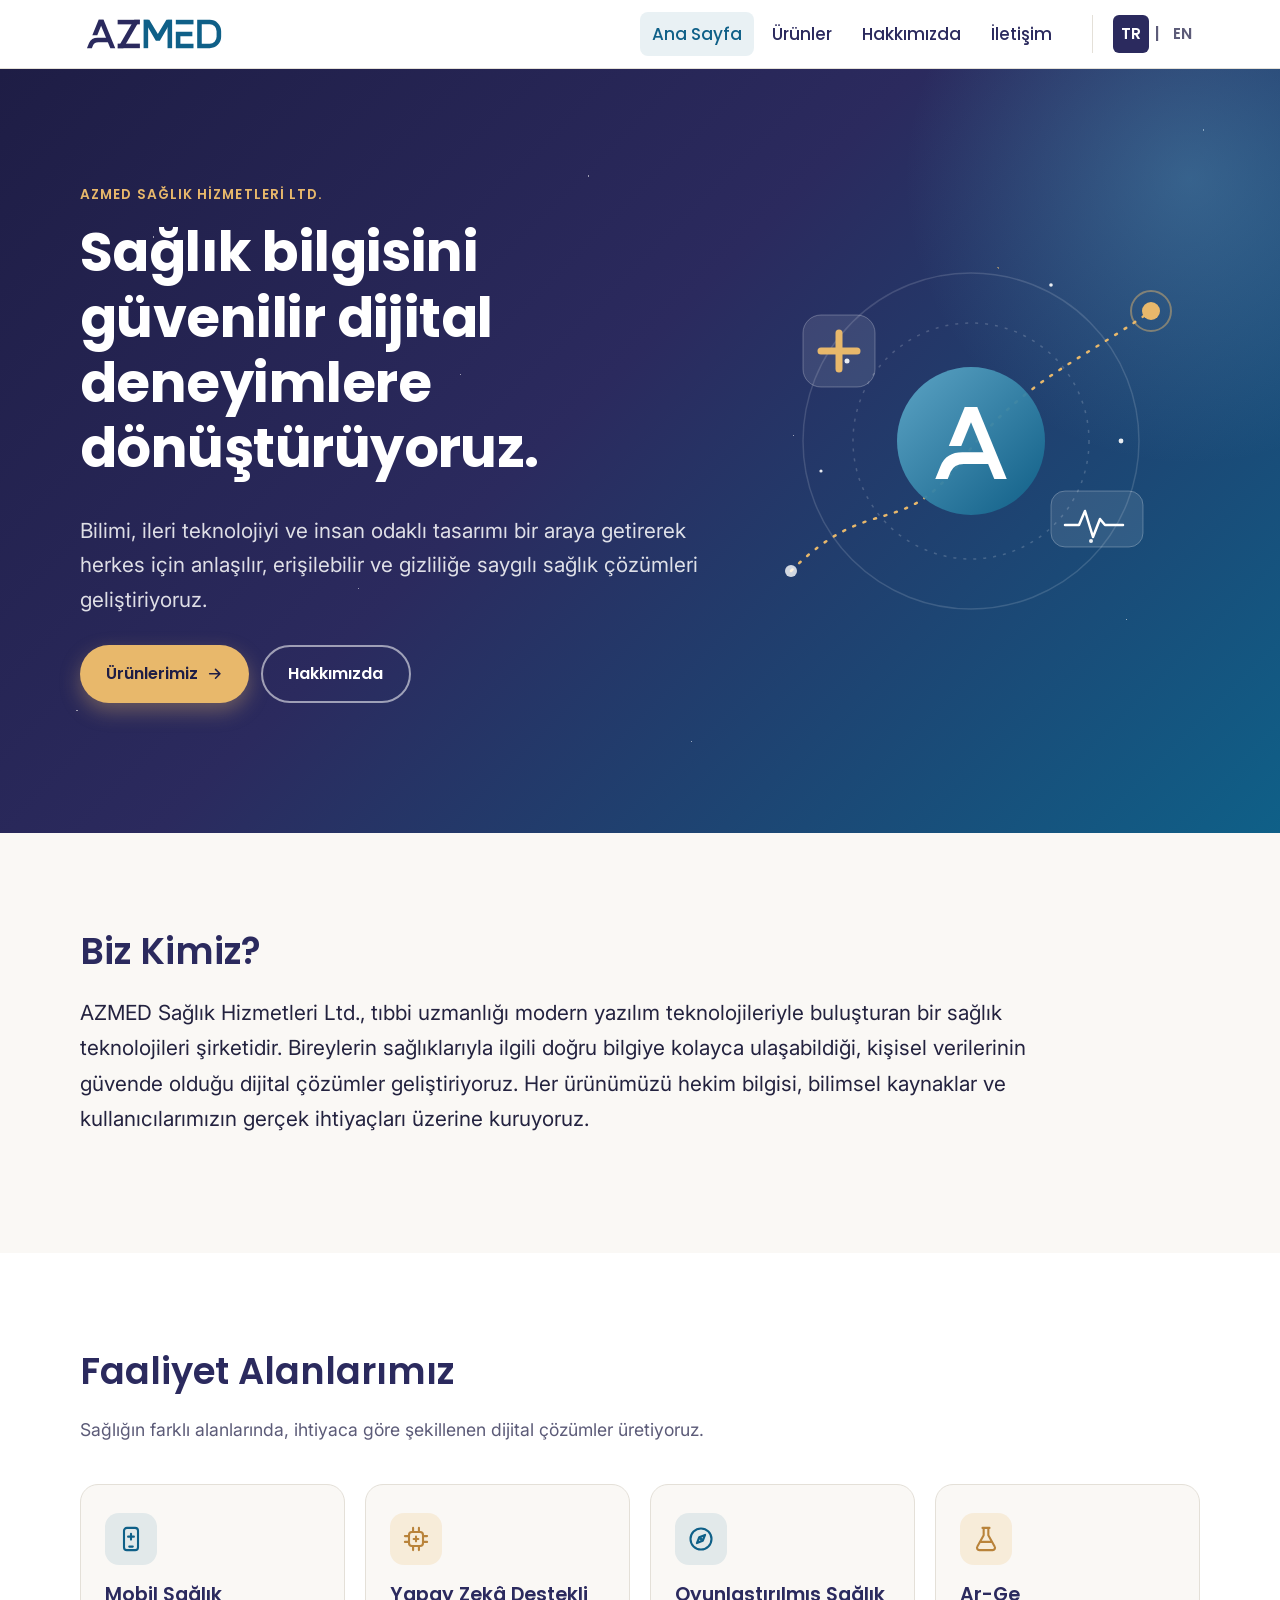
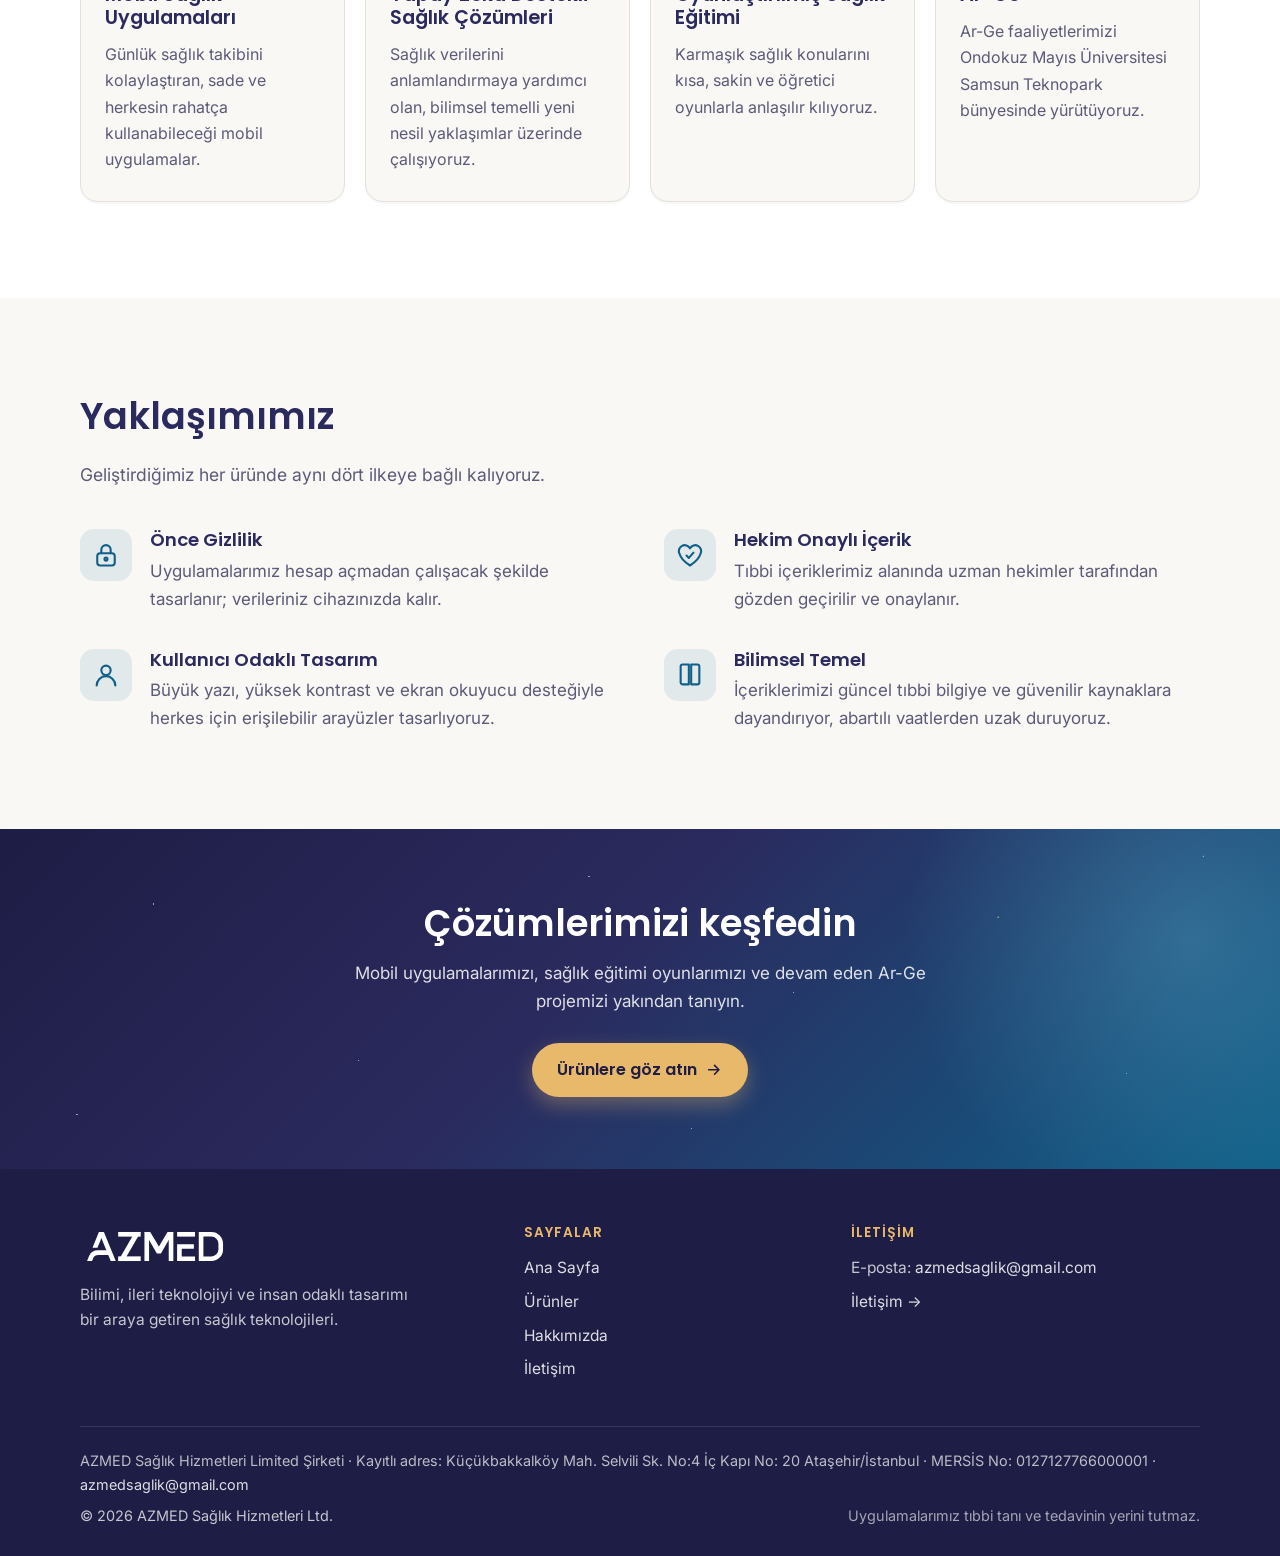
==== commit ec6965a9: "Home: update R&D activity card text (TR/EN) Co-Authored-By: Claude Opus 5.5 <noreply@anthropic.com>" ====
--- a/index.html
+++ b/index.html
@@ -146,7 +146,7 @@
         <article class="card">
           <span class="icon-badge gold"><svg viewBox="0 0 24 24" fill="none" stroke="currentColor" stroke-width="1.8" stroke-linecap="round" stroke-linejoin="round" aria-hidden="true"><path d="M9 2.5h6M10 2.5v6.2L4.6 18.4A2 2 0 0 0 6.3 21.5h11.4a2 2 0 0 0 1.7-3.1L14 8.7V2.5"/><path d="M7.5 14.5h9"/></svg></span>
           <h3>Ar-Ge</h3>
-          <p>Samsun Teknopark bünyesinde kadın ve üreme sağlığı alanında araştırma ve geliştirme çalışmaları yürütüyoruz.</p>
+          <p>Ar-Ge faaliyetlerimizi Ondokuz Mayıs Üniversitesi Samsun Teknopark bünyesinde yürütüyoruz.</p>
         </article>
       </div>
       </div>
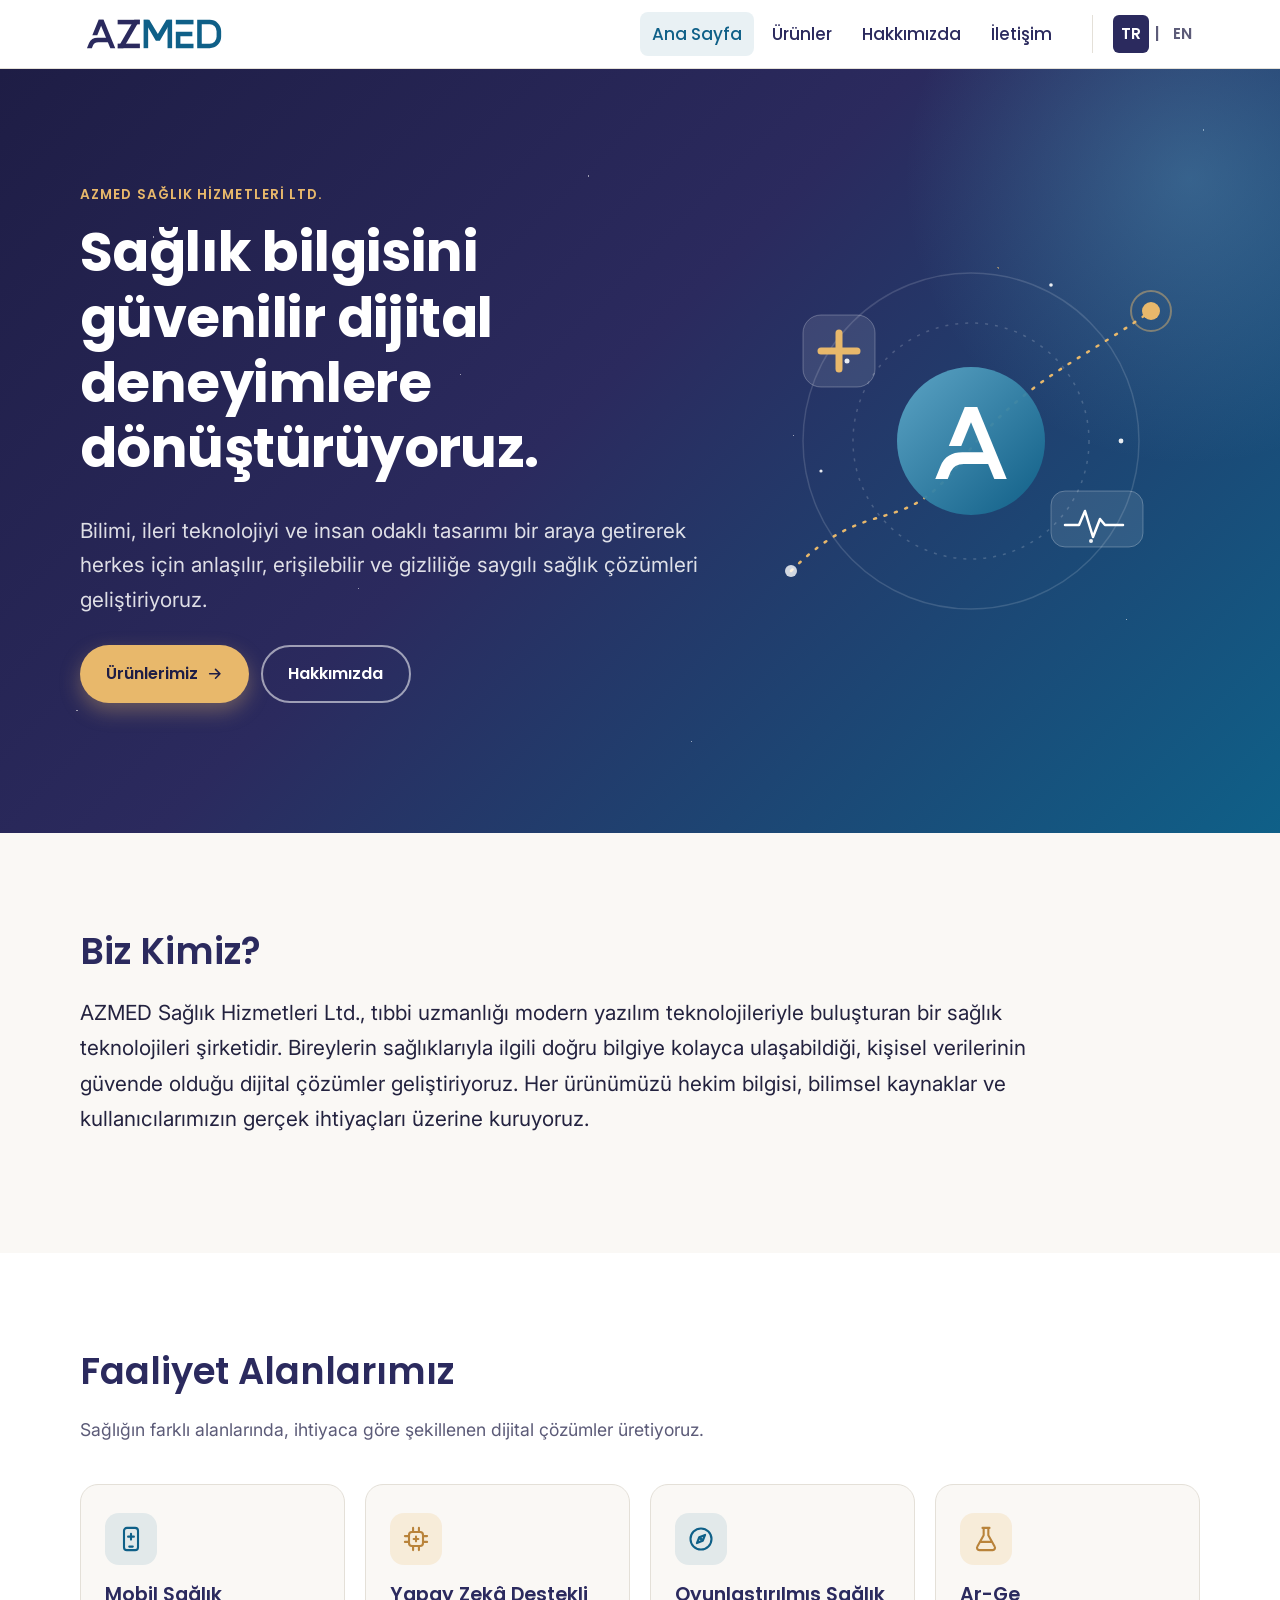
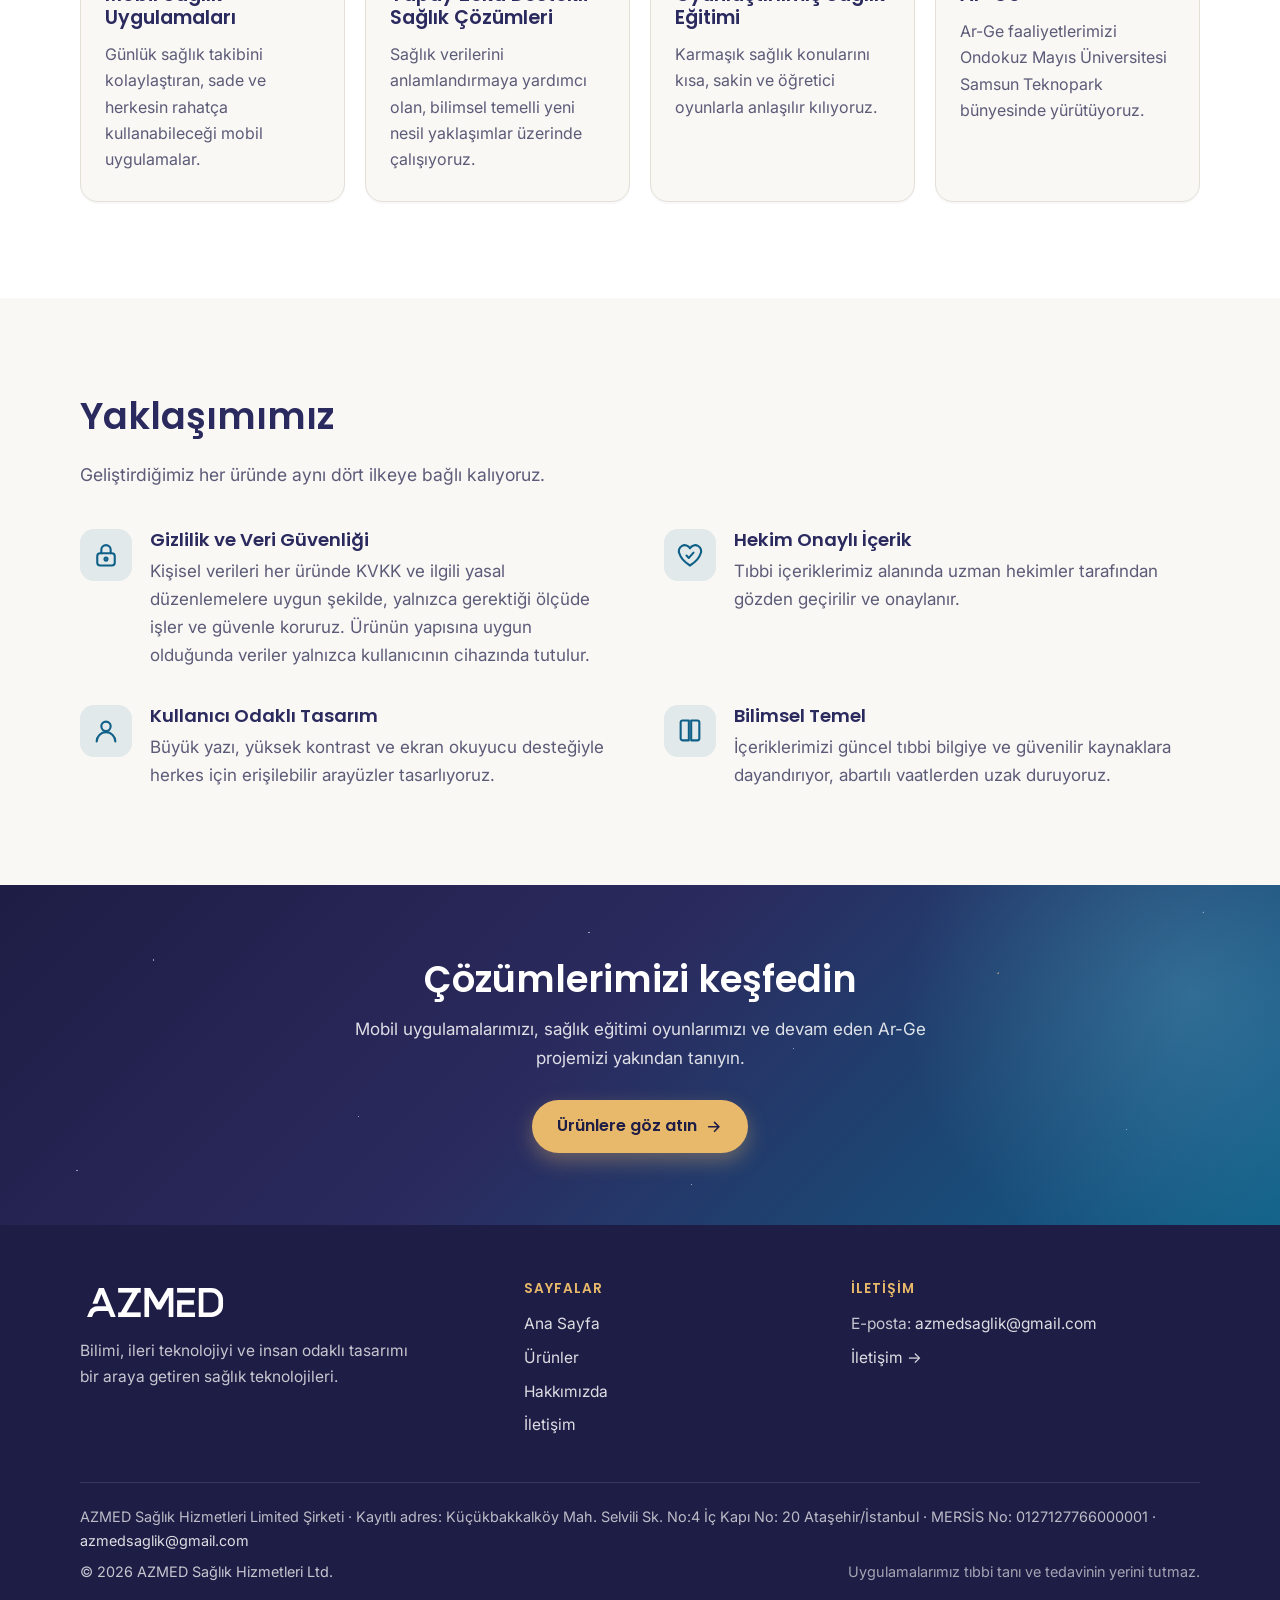
==== commit 9e7f99b5: "Home: replace Privacy First approach item with Privacy & Data Security (TR/EN) Co-Authored-By: Claud" ====
--- a/index.html
+++ b/index.html
@@ -161,7 +161,7 @@
         <ul class="principles">
         <li class="principle">
           <span class="icon-badge"><svg viewBox="0 0 24 24" fill="none" stroke="currentColor" stroke-width="1.8" stroke-linecap="round" stroke-linejoin="round" aria-hidden="true"><rect x="4.5" y="10.5" width="15" height="10.5" rx="2.5"/><path d="M8 10.5V7.5a4 4 0 0 1 8 0v3"/><circle cx="12" cy="15.5" r="1.3"/></svg></span>
-          <div><h3>Önce Gizlilik</h3><p>Uygulamalarımız hesap açmadan çalışacak şekilde tasarlanır; verileriniz cihazınızda kalır.</p></div>
+          <div><h3>Gizlilik ve Veri Güvenliği</h3><p>Kişisel verileri her üründe KVKK ve ilgili yasal düzenlemelere uygun şekilde, yalnızca gerektiği ölçüde işler ve güvenle koruruz. Ürünün yapısına uygun olduğunda veriler yalnızca kullanıcının cihazında tutulur.</p></div>
         </li>
         <li class="principle">
           <span class="icon-badge"><svg viewBox="0 0 24 24" fill="none" stroke="currentColor" stroke-width="1.8" stroke-linecap="round" stroke-linejoin="round" aria-hidden="true"><path d="M12 21s-7.5-4.6-9-10A4.8 4.8 0 0 1 12 6.3 4.8 4.8 0 0 1 21 11c-1.5 5.4-9 10-9 10z"/><path d="M9 12.5l2 2 4-4.5"/></svg></span>
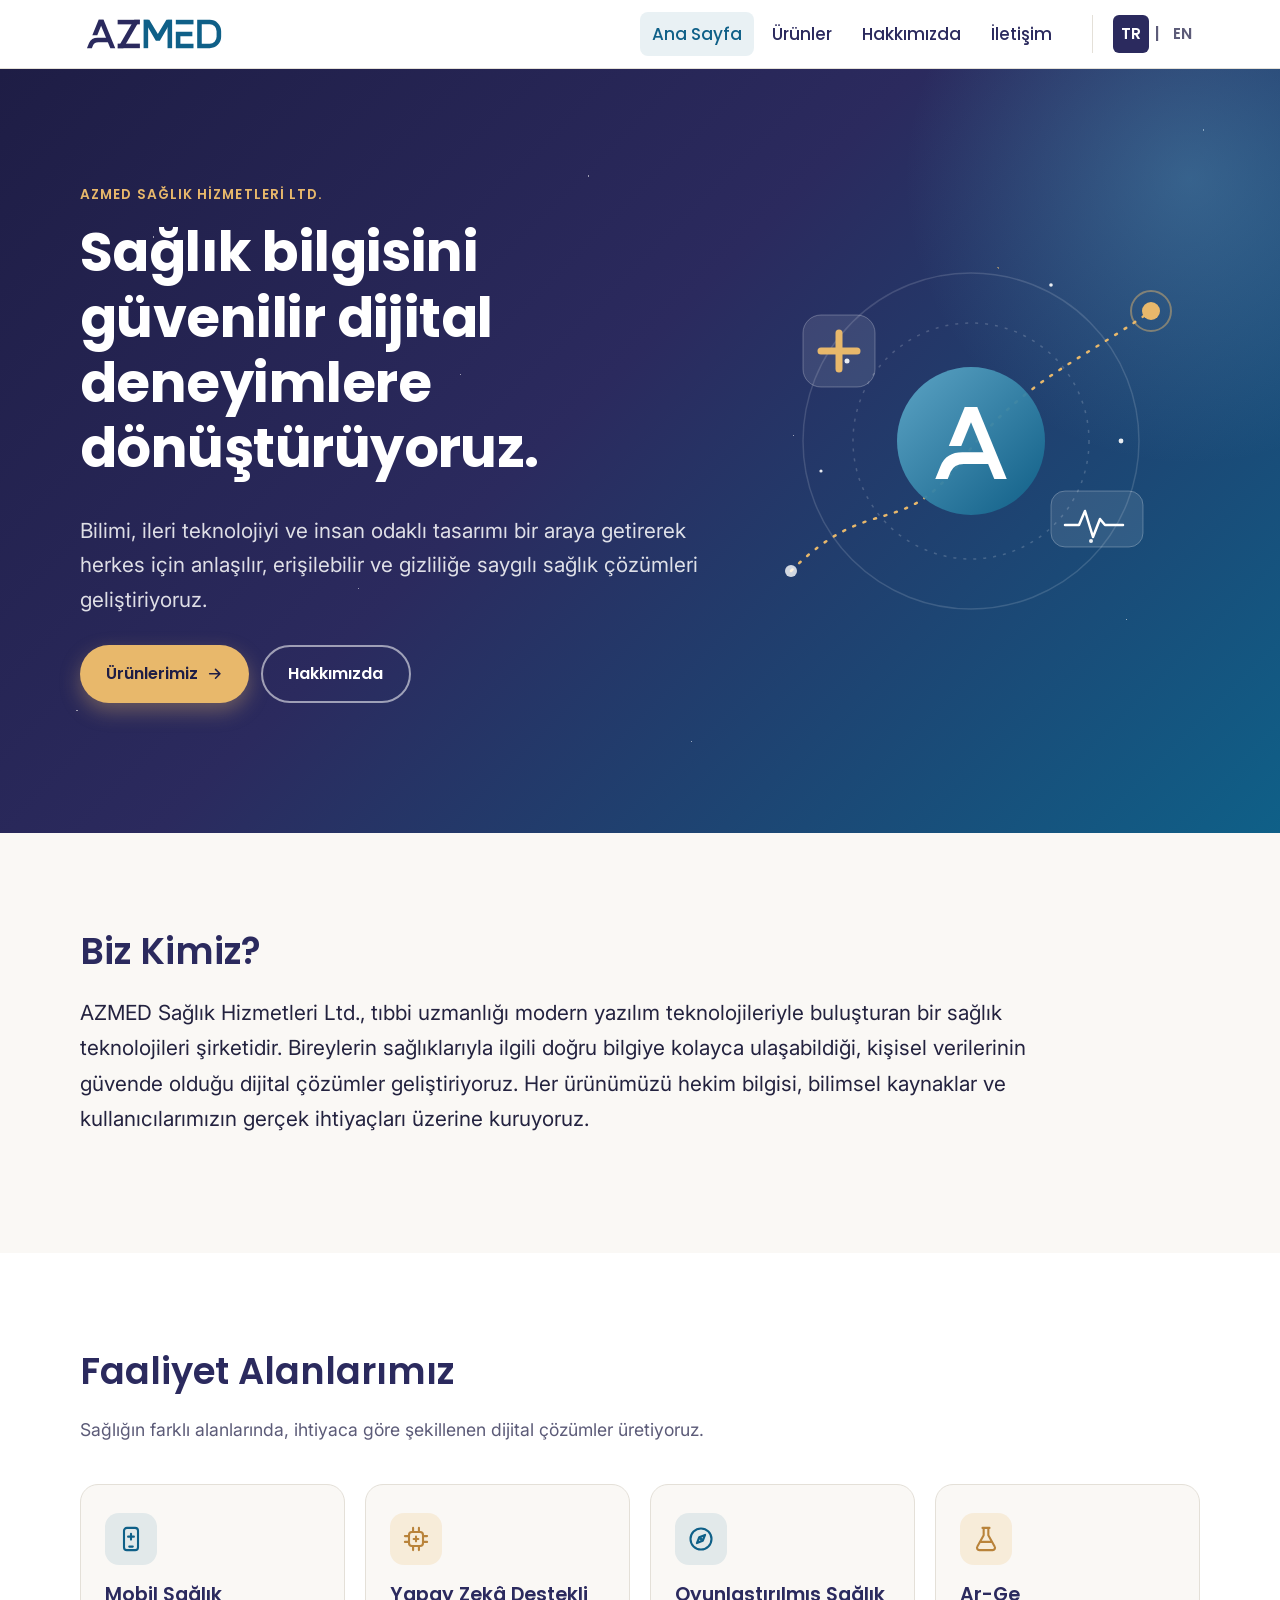
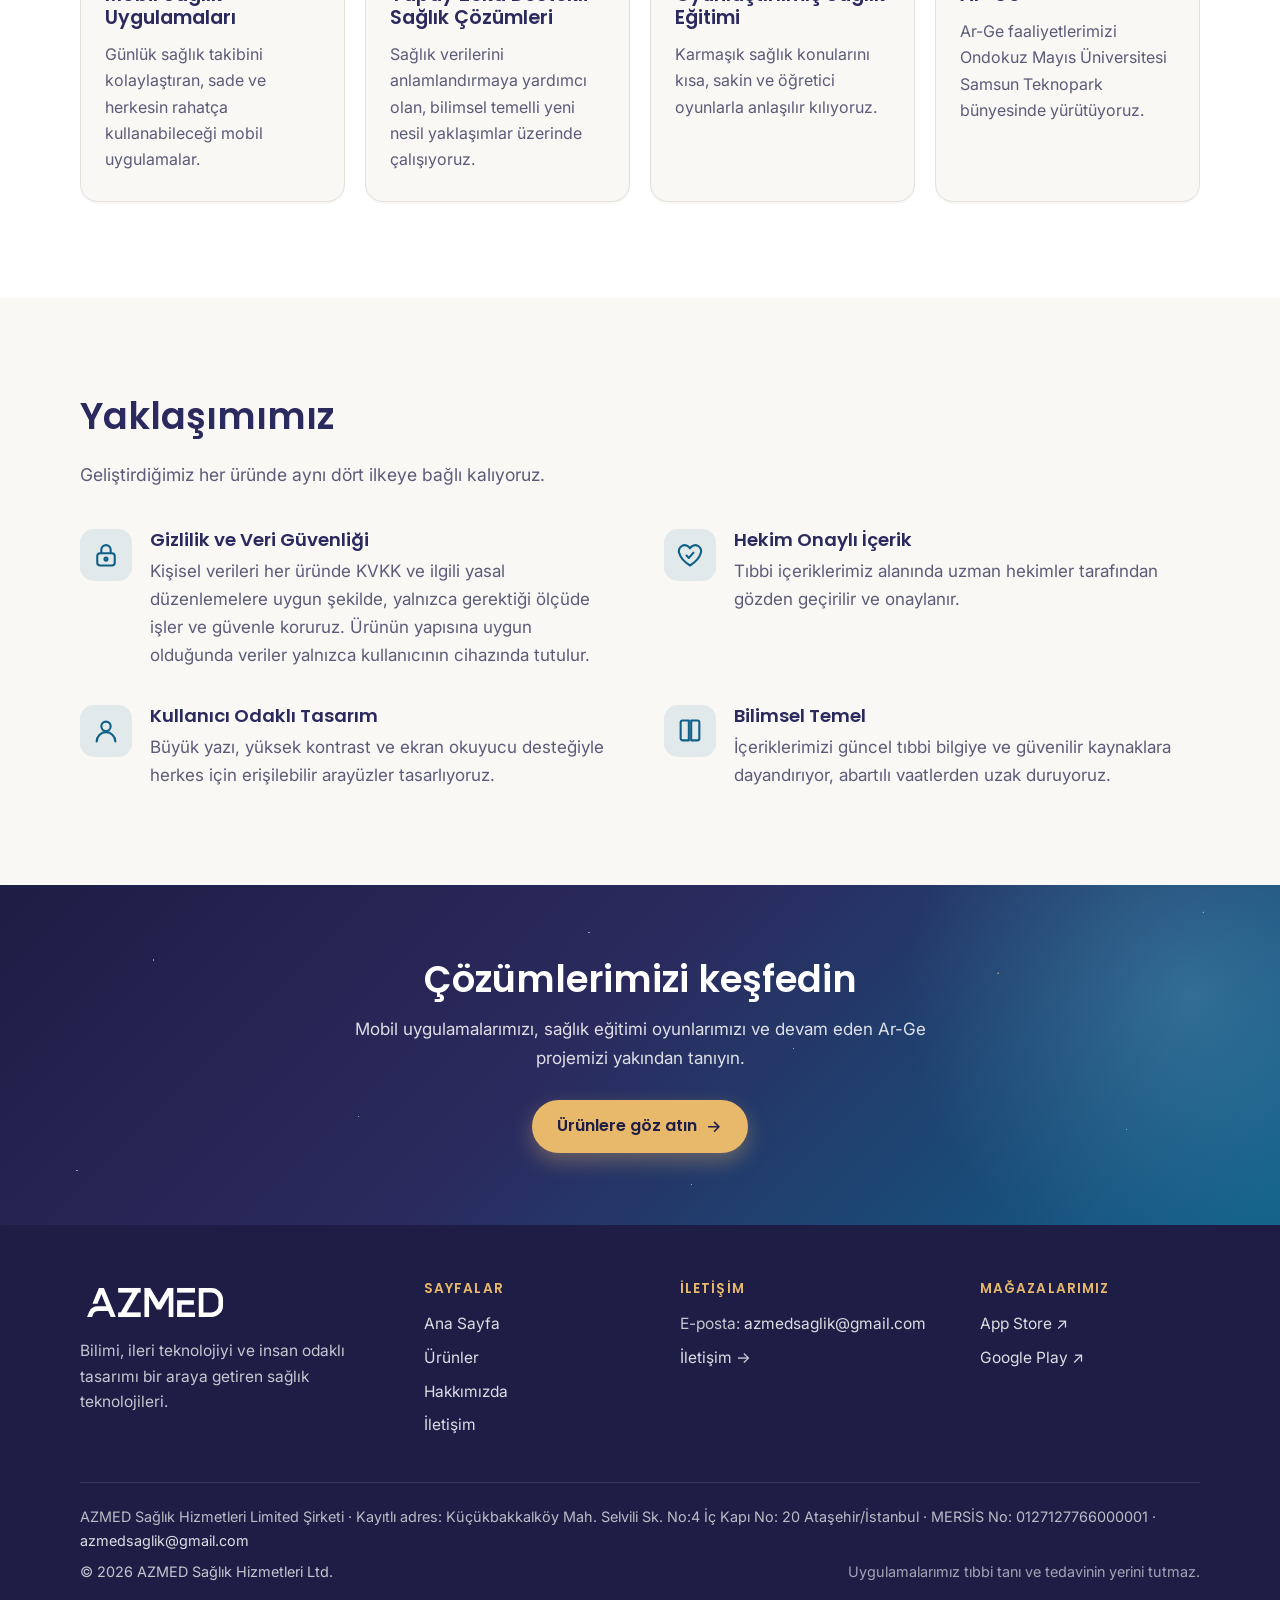
==== commit 370c9090: "Add store links: official App Store / Google Play badges band on products page, store links in foote" ====
--- a/index.html
+++ b/index.html
@@ -210,6 +210,13 @@
             <a href="/iletisim.html">İletişim →</a>
           </address>
         </div>
+        <div>
+          <h2>Mağazalarımız</h2>
+          <ul class="footer-links">
+            <li><a href="https://apps.apple.com/tr/developer/azmed-sa%C4%9Fl%C4%B1k-hizmetleri-ltd/id6791548342" target="_blank" rel="noopener" aria-label="AZMED uygulamaları App Store'da (yeni sekmede açılır)">App Store ↗</a></li>
+            <li><a href="https://play.google.com/store/apps/developer?id=AZMED+TEKNOLOJI" target="_blank" rel="noopener" aria-label="AZMED uygulamaları Google Play'de (yeni sekmede açılır)">Google Play ↗</a></li>
+          </ul>
+        </div>
       </div>
       <div class="footer-bottom">
         <p class="legal"><span lang="tr">AZMED Sağlık Hizmetleri Limited Şirketi</span> · Kayıtlı adres: <span lang="tr">Küçükbakkalköy Mah. Selvili Sk. No:4 İç Kapı No: 20 Ataşehir/İstanbul</span> · MERSİS No: 0127127766000001 · <a href="mailto:azmedsaglik@gmail.com">azmedsaglik@gmail.com</a></p>
--- a/assets/css/style.css
+++ b/assets/css/style.css
@@ -242,6 +242,16 @@
   .product.reverse .product-media { order: 2; }
 }
 
+/* Store band (official badges: never recolor; keep clear space) */
+.store-band { padding: 64px 0; background: var(--sand); text-align: center; border-top: 1px solid var(--line); }
+.store-band h2 { margin-bottom: .35em; }
+.store-band p { color: var(--muted); max-width: 36em; margin: 0 auto 28px; }
+.store-badges { display: flex; flex-wrap: wrap; justify-content: center; align-items: center; gap: 20px; }
+.store-badges a { display: inline-flex; padding: 4px; border-radius: 10px; transition: transform .15s ease; }
+.store-badges a:hover { transform: translateY(-2px); }
+.store-badges img { height: 48px; width: auto; }
+@media (min-width: 900px) { .store-band { padding: 80px 0; } .store-badges img { height: 54px; } }
+
 /* ---------- About ---------- */
 .split { display: grid; gap: 32px; }
 @media (min-width: 900px) { .split { grid-template-columns: 1fr 1fr; gap: 64px; align-items: start; } }
@@ -278,7 +288,7 @@
 .footer-bottom .legal { grid-column: 1 / -1; color: rgba(255, 255, 255, .7); overflow-wrap: anywhere; }
 .disclaimer { color: rgba(255, 255, 255, .6); }
 @media (min-width: 760px) {
-  .footer-grid { grid-template-columns: 1.4fr 1fr 1.2fr; }
+  .footer-grid { grid-template-columns: 1.4fr 1fr 1.2fr 1fr; }
   .footer-bottom { grid-template-columns: 1fr auto; }
 }
 
